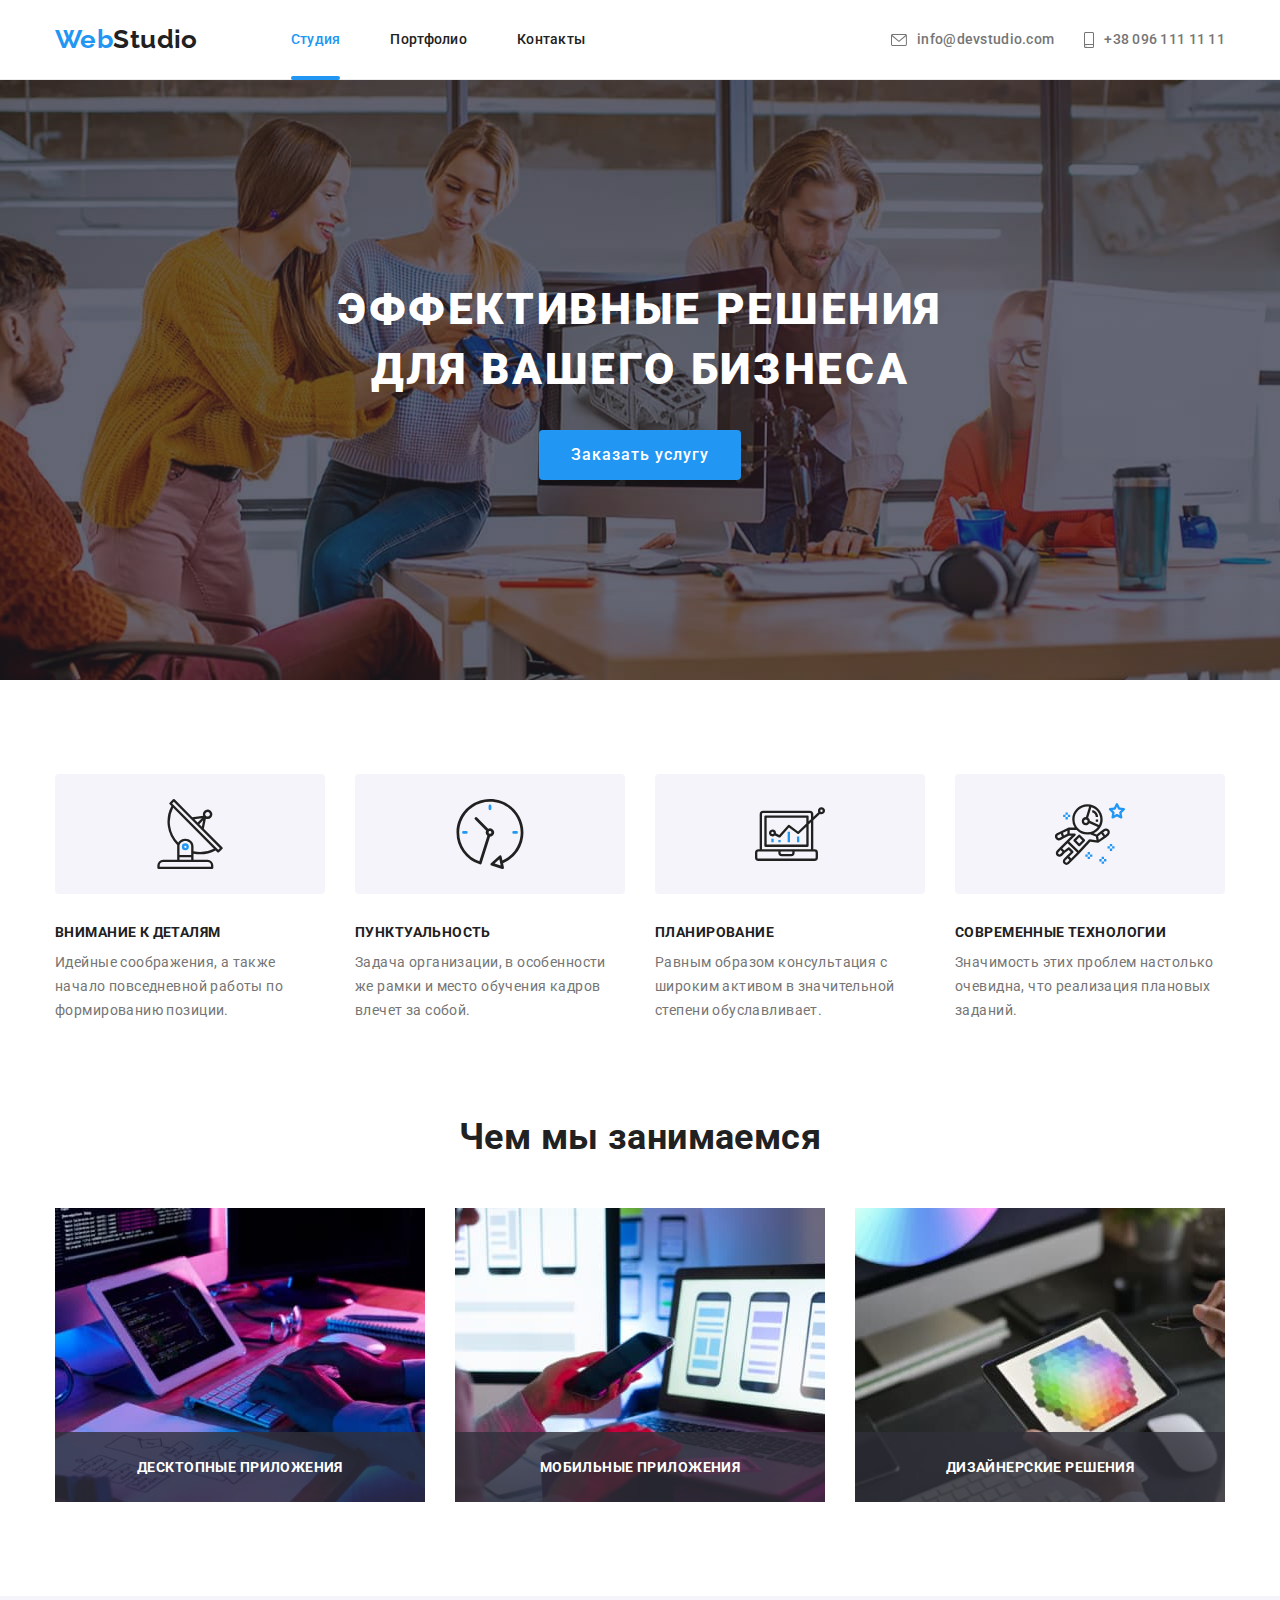
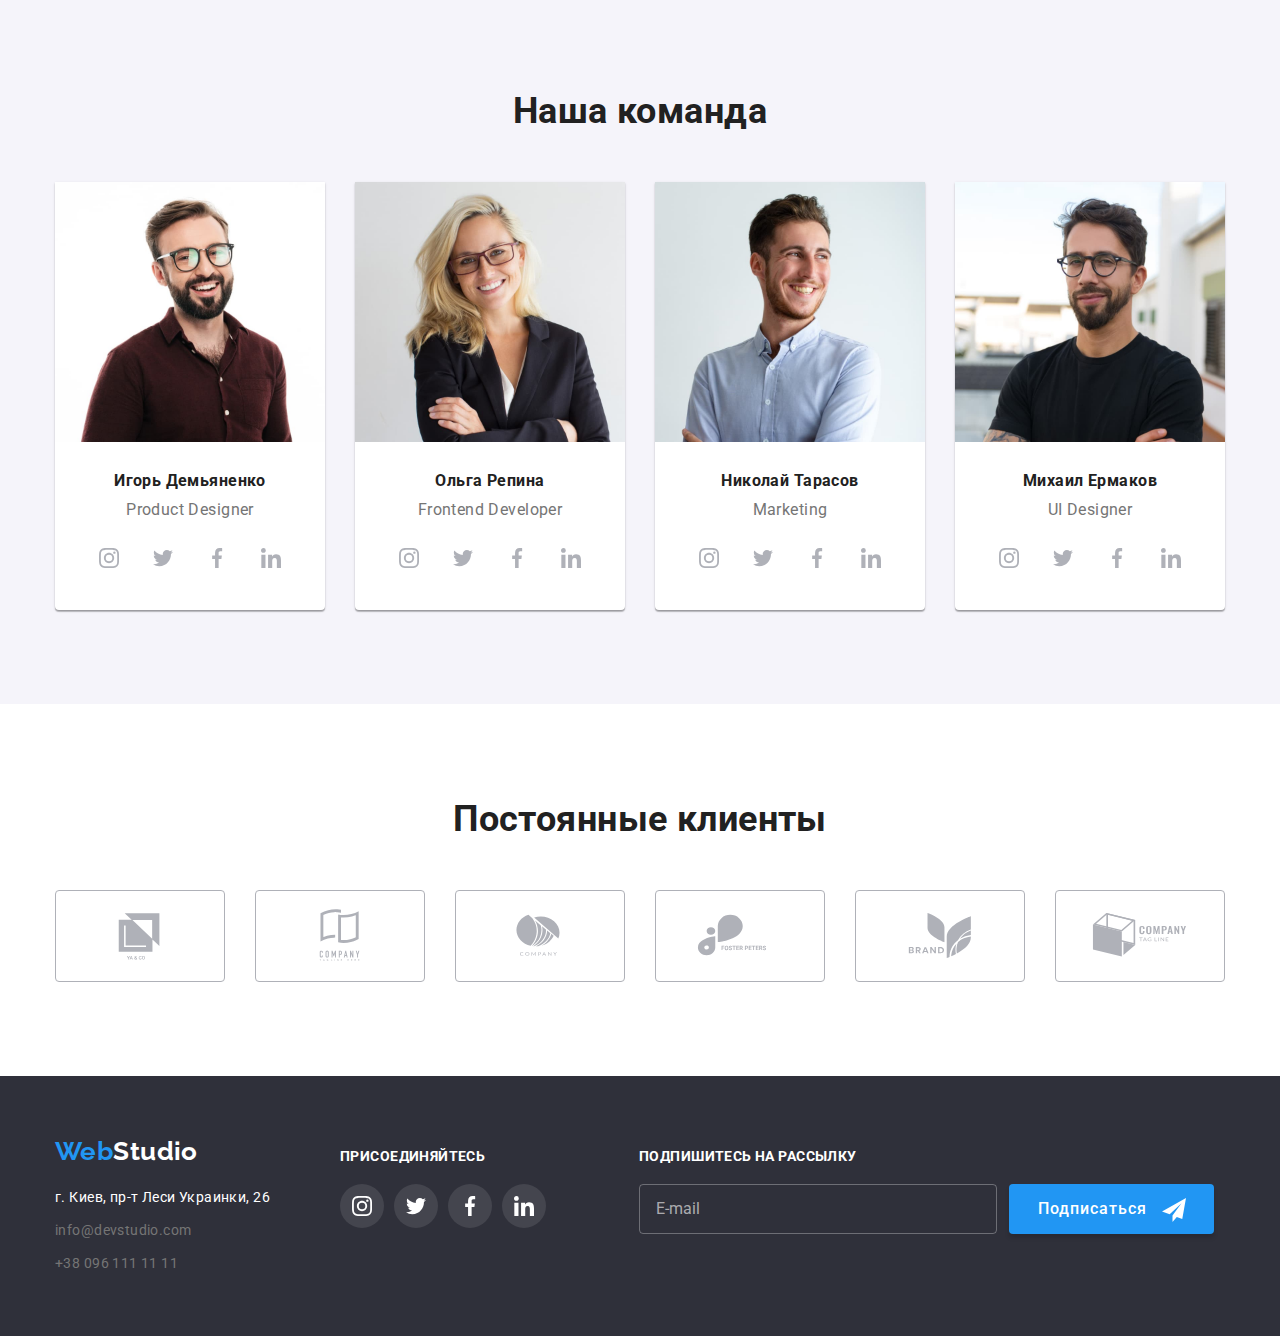
==== index.html @ e6a1f150 "from hw07" ====
<!DOCTYPE html>
<html lang="ru">
<head>
    <meta charset="UTF-8">
    <meta http-equiv="X-UA-Compatible" content="IE=edge">
    <meta name="viewport" content="width=device-width, initial-scale=1.0">
    <title>Web Studio - Студия</title>
    <link rel="stylesheet" href="https://cdnjs.cloudflare.com/ajax/libs/modern-normalize/1.0.0/modern-normalize.min.css" />
    <link rel="preconnect" href="https://fonts.gstatic.com">
    <link href="https://fonts.googleapis.com/css2?family=Raleway:wght@700&family=Roboto:wght@400;500;700;900&display=swap"
        rel="stylesheet">
    <link rel="stylesheet" href="./css/main.min.css">
</head>
<body>
    <header class="header">
        <div class="container header__container">
            <nav class="nav">
                <a class="logo" href="./index.html"><span class="logo_highlight">Web</span>Studio</a>
                <ul class="list nav__list">
                    <li class="nav__item">
                        <a class="highlight-link nav__link nav__link_current" href="./index.html">Студия</a>
                    </li>
                    <li class="nav__item">
                        <a class="highlight-link nav__link" href="./portfolio.html">Портфолио</a>
                    </li>
                    <li class="nav__item">
                        <a class="highlight-link nav__link" href="">Контакты</a>
                    </li>
                </ul>
            </nav>
            <a class="highlight-link header__contact-link" href="mailto:info@devstudio.com">
                <svg class="header__contact-icon" width="16" height="12">
                    <use href="./images/icons.svg#icon-envelope"></use>
                </svg>
                <span>info@devstudio.com</span>
            </a>
            <a class="highlight-link header__contact-link" href="tel:+380961111111">
                <svg class="header__contact-icon" width="10" height="16">
                    <use href="./images/icons.svg#icon-smartphone"></use>
                </svg>
                <span>+38 096 111 11 11</span>
            </a>
        </div>
    </header>
    <main>
        <section class="hero">
            <h1 class="hero__motto">Эффективные решения для вашего бизнеса</h1>
            <button type="button" class="button" data-modal-open>Заказать услугу</button>
        </section>
        <section class="section section_no-bottom">
            <div class="container">
                <h2 class="visually-hidden">Сильные стороны</h2>
                <ul class="list list_spaced">  <!--qualities__list -->
                    <li class="quality">
                        <div class="quality__icon">
                            <svg width="70" height="70">
                                <use href="./images/icons.svg#icon-antenna"></use>
                            </svg>
                        </div>
                        <h3 class="quality__name">Внимание к деталям</h3>
                        <p class="quality__explanation">Идейные соображения, а также начало повседневной работы по формированию позиции.</p>
                    </li>
                    <li class="quality">
                        <div class="quality__icon">
                            <svg width="70" height="70">
                                <use href="./images/icons.svg#icon-clock"></use>
                            </svg>
                        </div>
                        <h3 class="quality__name">Пунктуальность</h3>
                        <p class="quality__explanation">Задача организации, в особенности же рамки и место обучения кадров влечет за собой.</p>
                    </li>
                    <li class="quality">
                        <div class="quality__icon">
                            <svg width="70" height="70">
                                <use href="./images/icons.svg#icon-diagram"></use>
                            </svg>
                        </div>
                        <h3 class="quality__name">Планирование</h3>
                        <p class="quality__explanation">Равным образом консультация с широким активом в значительной степени обуславливает.</p>
                    </li>
                    <li class="quality">
                        <div class="quality__icon">
                            <svg width="70" height="70">
                                <use href="./images/icons.svg#icon-astronaut"></use>
                            </svg>
                        </div>
                        <h3 class="quality__name">Современные технологии</h3>
                        <p class="quality__explanation">Значимость этих проблем настолько очевидна, что реализация плановых заданий.</p>
                    </li>
                </ul>
            </div>
        </section>
        <section class="section">
            <div class="container">
                <h2 class="std-title">Чем мы занимаемся</h2>
                <ul class="list list_spaced">    <!--what-we-do__list-->
                    <li class="what-we-do">
                        <img src="./images/what-we-do1.jpg"
                            alt="Десктопные приложения"
                            width=370>
                        <h3 class="what-we-do__text">Десктопные приложения</h3>
                    </li>
                    <li class="what-we-do">
                        <img src="./images/what-we-do2.jpg"
                            alt="Мобильные приложения"
                            width=370>
                        <h3 class="what-we-do__text">Мобильные приложения</h3>
                    </li>
                    <li class="what-we-do">
                        <img src="./images/what-we-do3.jpg"
                            alt="Дизайнерские решения"
                            width=370>
                        <h3 class="what-we-do__text">Дизайнерские решения</h3>
                    </li>
                </ul>
            </div>
        </section>
        <section class="section section_gray">
            <div class="container">
                <h2 class="std-title">Наша команда</h2>
                <ul class="list list_spaced">  <!--team__list-->
                    <li class="team-member">
                        <img src="./images/person1.jpg" alt="Игорь Демьяненко" width=270>
                        <h3 class="team-member__name">Игорь Демьяненко</h3>
                        <p class="team-member__job">Product Designer</p>
                        <ul class="list social-links">
                            <li class="social-links__item">
                                <a href="" class="social-links__link">
                                    <svg class="social-links__icon">
                                        <use href="./images/icons.svg#icon-instagram"></use>
                                    </svg>
                                </a>
                            </li>
                            <li class="social-links__item">
                                <a href="" class="social-links__link">
                                    <svg class="social-links__icon">
                                        <use href="./images/icons.svg#icon-twitter"></use>
                                    </svg>
                                </a>
                            </li>
                            <li class="social-links__item">
                                <a href="" class="social-links__link">
                                    <svg class="social-links__icon">
                                        <use href="./images/icons.svg#icon-facebook"></use>
                                    </svg>
                                </a>
                            </li>
                            <li class="social-links__item">
                                <a href="" class="social-links__link">
                                    <svg class="social-links__icon">
                                        <use href="./images/icons.svg#icon-linkedin"></use>
                                    </svg>
                                </a>
                            </li>
                        </ul>
                    </li>
                    <li class="team-member">
                        <img src="./images/person2.jpg" alt="Ольга Репина" width=270>
                        <h3 class="team-member__name">Ольга Репина</h3>
                        <p class="team-member__job">Frontend Developer</p>
                        <ul class="list social-links">
                            <li class="social-links__item">
                                <a href="" class="social-links__link">
                                    <svg class="social-links__icon">
                                        <use href="./images/icons.svg#icon-instagram"></use>
                                    </svg>
                                </a>
                            </li>
                            <li class="social-links__item">
                                <a href="" class="social-links__link">
                                    <svg class="social-links__icon">
                                        <use href="./images/icons.svg#icon-twitter"></use>
                                    </svg>
                                </a>
                            </li>
                            <li class="social-links__item">
                                <a href="" class="social-links__link">
                                    <svg class="social-links__icon">
                                        <use href="./images/icons.svg#icon-facebook"></use>
                                    </svg>
                                </a>
                            </li>
                            <li class="social-links__item">
                                <a href="" class="social-links__link">
                                    <svg class="social-links__icon">
                                        <use href="./images/icons.svg#icon-linkedin"></use>
                                    </svg>
                                </a>
                            </li>
                        </ul>
                    </li>
                    <li class="team-member">
                        <img src="./images/person3.jpg" alt="Николай Тарасов" width=270>
                        <h3 class="team-member__name">Николай Тарасов</h3>
                        <p class="team-member__job">Marketing</p>
                        <ul class="list social-links">
                            <li class="social-links__item">
                                <a href="" class="social-links__link">
                                    <svg class="social-links__icon">
                                        <use href="./images/icons.svg#icon-instagram"></use>
                                    </svg>
                                </a>
                            </li>
                            <li class="social-links__item">
                                <a href="" class="social-links__link">
                                    <svg class="social-links__icon">
                                        <use href="./images/icons.svg#icon-twitter"></use>
                                    </svg>
                                </a>
                            </li>
                            <li class="social-links__item">
                                <a href="" class="social-links__link">
                                    <svg class="social-links__icon">
                                        <use href="./images/icons.svg#icon-facebook"></use>
                                    </svg>
                                </a>
                            </li>
                            <li class="social-links__item">
                                <a href="" class="social-links__link">
                                    <svg class="social-links__icon">
                                        <use href="./images/icons.svg#icon-linkedin"></use>
                                    </svg>
                                </a>
                            </li>
                        </ul>
                    </li>
                    <li class="team-member">
                        <img src="./images/person4.jpg" alt="Михаил Ермаков" width=270>
                        <h3 class="team-member__name">Михаил Ермаков</h3>
                        <p class="team-member__job">UI Designer</p>
                        <ul class="list social-links">
                            <li class="social-links__item">
                                <a href="" class="social-links__link">
                                    <svg class="social-links__icon">
                                        <use href="./images/icons.svg#icon-instagram"></use>
                                    </svg>
                                </a>
                            </li>
                            <li class="social-links__item">
                                <a href="" class="social-links__link">
                                    <svg class="social-links__icon">
                                        <use href="./images/icons.svg#icon-twitter"></use>
                                    </svg>
                                </a>
                            </li>
                            <li class="social-links__item">
                                <a href="" class="social-links__link">
                                    <svg class="social-links__icon">
                                        <use href="./images/icons.svg#icon-facebook"></use>
                                    </svg>
                                </a>
                            </li>
                            <li class="social-links__item">
                                <a href="" class="social-links__link">
                                    <svg class="social-links__icon">
                                        <use href="./images/icons.svg#icon-linkedin"></use>
                                    </svg>
                                </a>
                            </li>
                        </ul>
                    </li>
                </ul>
            </div>
        </section>
        <section class="section">
            <div class="container">
                <h2 class="std-title">Постоянные клиенты</h2>
                <ul class="list list_spaced">
                    <li>
                        <a class="client-link" href="">
                            <svg class="client-link__icon">
                                <use href="./images/icons.svg#icon-Logo1"></use>
                            </svg>
                        </a>
                    </li>
                    <li>
                        <a class="client-link" href="">
                            <svg class="client-link__icon">
                                <use href="./images/icons.svg#icon-Logo2"></use>
                            </svg>
                        </a>
                    </li>
                    <li>
                        <a class="client-link" href="">
                            <svg class="client-link__icon">
                                <use href="./images/icons.svg#icon-Logo3"></use>
                            </svg>
                        </a>
                    </li>
                    <li>
                        <a class="client-link" href="">
                            <svg class="client-link__icon">
                                <use href="./images/icons.svg#icon-Logo4"></use>
                            </svg>
                        </a>
                    </li>
                    <li>
                        <a class="client-link" href="">
                            <svg class="client-link__icon">
                                <use href="./images/icons.svg#icon-Logo5"></use>
                            </svg>
                        </a>
                    </li>
                    <li>
                        <a class="client-link" href="">
                            <svg class="client-link__icon">
                                <use href="./images/icons.svg#icon-Logo6"></use>
                            </svg>
                        </a>
                    </li>
                </ul>
            </div>
        </section>
    </main>
    <footer class="footer">
        <div class="container footer__container">
            <div>
                <a class="logo footer__logo" href="./index.html">
                    <span class="logo_highlight">Web</span>Studio
                </a>
                <address class="footer__address">
                    <p class="footer__contact">г. Киев, пр-т Леси Украинки, 26</p>
                    <p class="footer__contact">
                        <a class="highlight-link footer__contact-link"
                            href="mailto:info@devstudio.com">info@devstudio.com</a>
                    </p>
                    <p class="footer__contact">
                        <a class="highlight-link footer__contact-link"
                            href="tel:+380961111111">+38 096 111 11 11</a>
                    </p>
                </address>
            </div>
            <div class="footer__social">
                <h2 class="footer__header">Присоединяйтесь</h2>
                <ul class="list social-links">
                    <li class="social-links__item">
                        <a href="" class="social-links__link social-links__link_dark">
                            <svg class="social-links__icon">
                                <use href="./images/icons.svg#icon-instagram"></use>
                            </svg>
                        </a>
                    </li>
                    <li class="social-links__item">
                        <a href="" class="social-links__link social-links__link_dark">
                            <svg class="social-links__icon">
                                <use href="./images/icons.svg#icon-twitter"></use>
                            </svg>
                        </a>
                    </li>
                    <li class="social-links__item">
                        <a href="" class="social-links__link social-links__link_dark">
                            <svg class="social-links__icon">
                                <use href="./images/icons.svg#icon-facebook"></use>
                            </svg>
                        </a>
                    </li>
                    <li class="social-links__item">
                        <a href="" class="social-links__link social-links__link_dark">
                            <svg class="social-links__icon">
                                <use href="./images/icons.svg#icon-linkedin"></use>
                            </svg>
                        </a>
                    </li>
                </ul>
            </div>
            <div class="footer__subscription">
                <h2 class="footer__header">Подпишитесь на рассылку</h2>
                <form action="#" name="subscribe" class="subscribe">
                    <input type="email" name="e-mail" placeholder="E-mail" required class="subscribe-input">
                    <button type="submit" class="button subscribe__button">Подписаться
                        <svg class="subscribe__icon">
                            <use href="./images/icons.svg#icon-send"></use>
                        </svg>
                    </button>
                </form>
            </div>
        </div>
    </footer>

    <div class="modal-overlay is-hidden" data-modal>
        <div class="modal-window">
            <h2 class="modal-title">Оставьте свои данные, мы вам перезвоним</h2>
            <form action="#" name="order" class="modal-form">
                <label class="form-label">
                    Имя
                    <span class="modal-text-box">
                        <input type="text" name="name" required class="modal-text-box__field">
                        <svg class="modal-text-box__icon">
                            <use href="./images/icons.svg#icon-person-black"></use>
                        </svg>
                    </span>
                </label>
                <label class="form-label">
                    Телефон
                    <span class="modal-text-box">
                        <input type="tel" name="tel" required class="modal-text-box__field">
                        <svg class="modal-text-box__icon">
                            <use href="./images/icons.svg#icon-phone-black"></use>
                        </svg>
                    </span>
                </label>
                <label class="form-label">
                    Почта
                    <span class="modal-text-box">
                        <input type="email" name="e-mail" required class="modal-text-box__field">
                        <svg class="modal-text-box__icon">
                            <use href="./images/icons.svg#icon-email-black"></use>
                        </svg>
                    </span>
                </label>
                <label class="form-label">
                    Комментарий
                    <textarea name="comment" placeholder="Введите текст" class="textarea-comment"></textarea>
                </label>
                <div class="agreement">
                    <label class="agreement__label">
                        <input type="checkbox" name="agree" required class="checkbox visually-hidden">
                        <svg class="custom-checkbox">
                            <use href="./images/icons.svg#icon-check"></use>
                        </svg>
                        Соглашаюсь с рассылкой и принимаю&#160;
                    </label>
                    <a class="agreement__link" href="" target="_blank">Условия договора</a>
                </div>
                <button type="submit" class="button modal-form__button">Отправить</button>
            </form>
            <button class="close-button" data-modal-close>
                <svg width="14" height="14">
                    <use href="./images/icons.svg#icon-close"></use>
                </svg>
            </button>
        </div>
    </div>
    <script src="./js/modal.js"></script>
</body>
</html>
---- css/main.min.css ----
h1,h2,h3,h4,h5,h6,p{margin-top:0;margin-bottom:0}img{display:block}.visually-hidden{position:absolute !important;clip:rect(1px 1px 1px 1px);clip:rect(1px, 1px, 1px, 1px);padding:0 !important;border:0 !important;height:1px !important;width:1px !important;overflow:hidden}body{font-family:"Roboto", sans-serif;font-size:14px;line-height:1.172;letter-spacing:0.03em;color:#212121;background:#e5e5e5}.container{width:1200px;margin-left:auto;margin-right:auto;padding-left:15px;padding-right:15px}.list{display:flex;list-style:none;padding-left:0;margin-top:0;margin-bottom:0}.list_spaced{justify-content:space-between}.header__container,.footer__container,.subscribe{display:flex}.header,.nav,.header__contact-link,.agreement,.agreement__label{display:flex;align-items:center}.section{background-color:#fff;padding-top:94px;padding-bottom:94px}.section_no-bottom{padding-bottom:0}.section_gray{background-color:#f5f4fa}.std-title{font-size:36px;line-height:1.167;text-align:center;margin:0 0 50px 0}.highlight-link{text-decoration:none;transition:color 250ms cubic-bezier(0.4, 0, 0.2, 1)}.highlight-link:hover,.highlight-link:focus{color:#2196f3}.button,.secondary-button{font-family:"Roboto", sans-serif;font-weight:500;font-size:16px;border:none;border-radius:4px}.button{display:block;margin-left:auto;margin-right:auto;line-height:1.875em;padding:10px 32px;box-shadow:0px 4px 4px rgba(0,0,0,0.15);letter-spacing:0.06em;transition-property:color,background-color;transition-duration:250ms;transition-timing-function:cubic-bezier(0.4, 0, 0.2, 1)}.secondary-button{line-height:1.625em;padding:6px 22px;transition-property:color,background-color,box-shadow;transition-duration:250ms;transition-timing-function:cubic-bezier(0.4, 0, 0.2, 1)}.button,.secondary-button:hover,.secondary-button:focus{color:#fff;background-color:#2196f3}.button:hover,.button:focus,.secondary-button{color:#212121;background-color:#f5f4fa}.secondary-button:hover,.secondary-button:focus{box-shadow:0px 3px 1px rgba(0,0,0,0.1),0px 1px 2px rgba(0,0,0,0.08),0px 2px 2px rgba(0,0,0,0.12)}.logo{display:block;font-family:"Raleway", sans-serif;font-weight:700;font-size:26px;text-decoration:none;color:#212121}.logo_highlight{color:#2196f3}.header{background-color:#fff;height:80px;border:1px #ececec;border-style:none none solid none}.nav__list{margin-left:93px}.nav__item:not(:first-child){margin-left:50px}.nav__link{font-weight:500;letter-spacing:0.02em;color:#212121}.nav__link_current{position:relative;color:#2196f3;display:block}.nav__link_current::after{position:absolute;bottom:-32px;display:block;content:"";background-color:#2196f3;width:100%;height:4px;border-radius:2px}.header__contact-icon{display:block;margin-right:10px;fill:currentColor}.header__contact-link{font-weight:500;letter-spacing:0.02em;color:#757575;margin-left:auto}.header__contact-link+.header__contact-link{margin-left:30px}.social-links{justify-content:center}.social-links__item:not(:first-child){margin-left:10px}.social-links__link{display:block;padding:12px;border-radius:50%;fill:#afb1b8;transition-property:background-color,fill;transition-duration:250ms;transition-timing-function:cubic-bezier(0.4, 0, 0.2, 1)}.social-links__link:hover,.social-links__link:focus{background-color:#2196f3;fill:#fff}.social-links__icon{display:block;width:20px;height:20px}.social-links__link_dark{background:rgba(255,255,255,0.1);fill:#fff}.hero{background-image:linear-gradient(rgba(47,48,58,0.4), rgba(47,48,58,0.4)),url("../images/background.jpg");background-position-x:center;background-repeat:no-repeat;background-size:cover;background-color:#c4c4c4;text-align:center;padding-top:200px;padding-bottom:200px;max-width:1600px;margin-left:auto;margin-right:auto}.hero__motto{font-size:44px;font-weight:900;color:#fff;line-height:1.36em;letter-spacing:0.06em;text-transform:uppercase;margin-left:auto;margin-right:auto;margin-bottom:30px;max-width:696px}.quality{width:270px}.quality__icon{display:flex;align-items:center;justify-content:center;height:120px;margin-bottom:30px;background-color:#f5f4fa;border-radius:4px;text-align:center}.quality__name{font-size:14px;font-weight:700;line-height:1.167;text-transform:uppercase;margin-bottom:10px}.quality__explanation{color:#757575;line-height:1.714em}.what-we-do{position:relative}.what-we-do__text{position:absolute;bottom:0;left:0;right:0;height:70px;display:flex;justify-content:center;align-items:center;font-size:14px;line-height:1.143;text-align:center;letter-spacing:0.03em;color:#fff;background-color:rgba(47,48,58,0.8);text-transform:uppercase}.team-member{background-color:#fff;padding-bottom:30px;box-shadow:0px 1px 3px rgba(0,0,0,0.12),0px 1px 1px rgba(0,0,0,0.14),0px 2px 1px rgba(0,0,0,0.2);border-radius:0px 0px 4px 4px;text-align:center}.team-member__name{font-size:16px;margin-top:30px}.team-member__job{font-size:16px;color:#757575;margin-top:10px;margin-bottom:16px}.client-link{display:flex;align-items:center;justify-content:center;width:170px;height:92px;border:1px solid #afb1b8;border-radius:4px;fill:#afb1b8;transition-property:border-color,fill;transition-duration:250ms;transition-timing-function:cubic-bezier(0.4, 0, 0.2, 1)}.client-link:hover,.client-link:focus{border-color:#2196f3;fill:#2196f3}.client-link__icon{width:106px;height:60px}.filters{justify-content:center;margin-bottom:20px}.filters__elem{display:block;margin:0}.filters__elem+.filters__elem{margin-left:8px}.gallery{flex-wrap:wrap}.gallery__elem{margin-top:30px}.gallery__elem:not(:nth-child(3n)){margin-right:30px}.card{display:block;color:unset;text-decoration:none;transition:box-shadow 250ms cubic-bezier(0.4, 0, 0.2, 1)}.card:hover,.card:focus{box-shadow:0px 1px 1px rgba(0,0,0,0.12),0px 4px 4px rgba(0,0,0,0.06),1px 4px 6px rgba(0,0,0,0.16)}.card__screen{position:relative;overflow:hidden}.card__overlay{position:absolute;top:0;left:0;right:0;height:100%;display:flex;align-items:center;padding-left:24px;padding-right:24px;font-size:18px;line-height:1.556;letter-spacing:0.03em;color:#fff;background-color:rgba(33,150,243,0.9);transform:translateY(100%);transition:transform 250ms cubic-bezier(0.4, 0, 0.2, 1)}.card:hover .card__overlay,.card:focus .card__overlay{transform:translateY(0)}.card__text{padding:20px 24px;border:1px solid #eeeeee;border-top:none}.card__title{font-size:18px;line-height:2em;letter-spacing:0.06em;margin-bottom:4px}.card__description{font-size:16px;line-height:1.875em;color:#757575}.footer{background-color:#2f303a;padding-top:60px;padding-bottom:60px}.footer__logo{color:#fff;margin-bottom:20px}.footer__address{font-style:normal}.footer__contact{color:#fff;margin-top:9px;line-height:1.714}.footer__contact-link{color:#757575}.footer__header{color:#fff;font-size:14px;font-weight:700;line-height:1.17;text-transform:uppercase;margin-top:12px;margin-bottom:20px}.footer__social{margin-left:70px}.footer__subscription{margin-left:93px}.subscribe-input{width:358px;height:50px;margin-right:12px;padding-left:16px;background:none;font-size:16px;line-height:1.25;color:#fff;border:1px solid rgba(255,255,255,0.3);border-radius:4px}.subscribe-input::placeholder{color:rgba(255,255,255,0.6)}.subscribe__icon{width:24px;height:24px;display:inline-block;vertical-align:middle;margin-left:10px;fill:#fff;transition:fill 250ms cubic-bezier(0.4, 0, 0.2, 1)}.subscribe__button:hover .subscribe__icon,.subscribe__button:focus .subscribe__icon{fill:#212121}.subscribe__button{padding-left:29px;padding-right:28px}.modal-overlay{position:fixed;top:0;bottom:0;left:0;right:0;background-color:rgba(0,0,0,0.2);opacity:1;transition:opacity 250ms cubic-bezier(0.4, 0, 0.2, 1)}.is-hidden{visibility:hidden;opacity:0;pointer-events:none}.modal-window{position:absolute;width:528px;height:581px;left:50%;top:50%;transform:translate(-50%, -50%);padding:40px 39px 40px 41px;background-color:#fff;box-shadow:0px 1px 3px rgba(0,0,0,0.12),0px 1px 1px rgba(0,0,0,0.14),0px 2px 1px rgba(0,0,0,0.2);border-radius:4px;transition:transform 250ms cubic-bezier(0.4, 0, 0.2, 1)}.is-hidden .modal-window{transform:translate(-50%, -50%) scale(0.5)}.close-button{position:absolute;right:8px;top:8px;width:30px;height:30px;padding:0;display:flex;align-items:center;justify-content:center;background:none;border:1px solid rgba(0,0,0,0.1);border-radius:50%;box-shadow:none;transition:fill 250ms cubic-bezier(0.4, 0, 0.2, 1)}.close-button:hover,.close-button:focus{fill:#2196f3}.modal-title{font-size:20px;line-height:1.15;text-align:center;letter-spacing:0.03em;color:#212121;margin-bottom:12px}.form-label{display:block;margin-bottom:10px;font-size:12px;line-height:1.167;letter-spacing:0.01em;color:#757575}.modal-text-box{position:relative;display:block;margin-top:4px}.modal-text-box__field{width:100%;height:40px;padding-left:42px;border:1px solid rgba(33,33,33,0.2);border-radius:4px;transition:border-color 250ms cubic-bezier(0.4, 0, 0.2, 1)}.modal-text-box__field:focus{outline:none;border-color:#2196f3}.modal-text-box__icon{position:absolute;top:50%;transform:translateY(-50%);left:12px;width:18px;height:18px;fill:#212121;transition:fill 250ms cubic-bezier(0.4, 0, 0.2, 1)}.modal-text-box:focus+.modal-text-box__icon{fill:#2196f3}.textarea-comment{width:100%;height:120px;margin-top:4px;padding:12px 16px;resize:none;border:1px solid rgba(33,33,33,0.2);border-radius:4px;transition:border-color 250ms cubic-bezier(0.4, 0, 0.2, 1)}.textarea-comment::placeholder{color:rgba(117,117,117,0.5)}.textarea-comment:focus{outline:none;border-color:#2196f3}.agreement{margin-top:20px;margin-bottom:30px;line-height:1.714;color:#757575;margin-left:13px}.agreement__link{color:#2196f3;text-decoration:underline;text-decoration-skip-ink:none}.custom-checkbox{display:inline-block;width:16px;height:15px;padding:2px 0.5px;margin-right:7px;fill:#fff;border:2px solid #212121;border-radius:2px}.checkbox:focus+.custom-checkbox,.checkbox:checked+.custom-checkbox{border-color:#2196f3}.checkbox:checked+.custom-checkbox{background-color:#2196f3}.modal-form__button{padding-left:56px;padding-right:56px}
/*# sourceMappingURL=main.min.css.map */
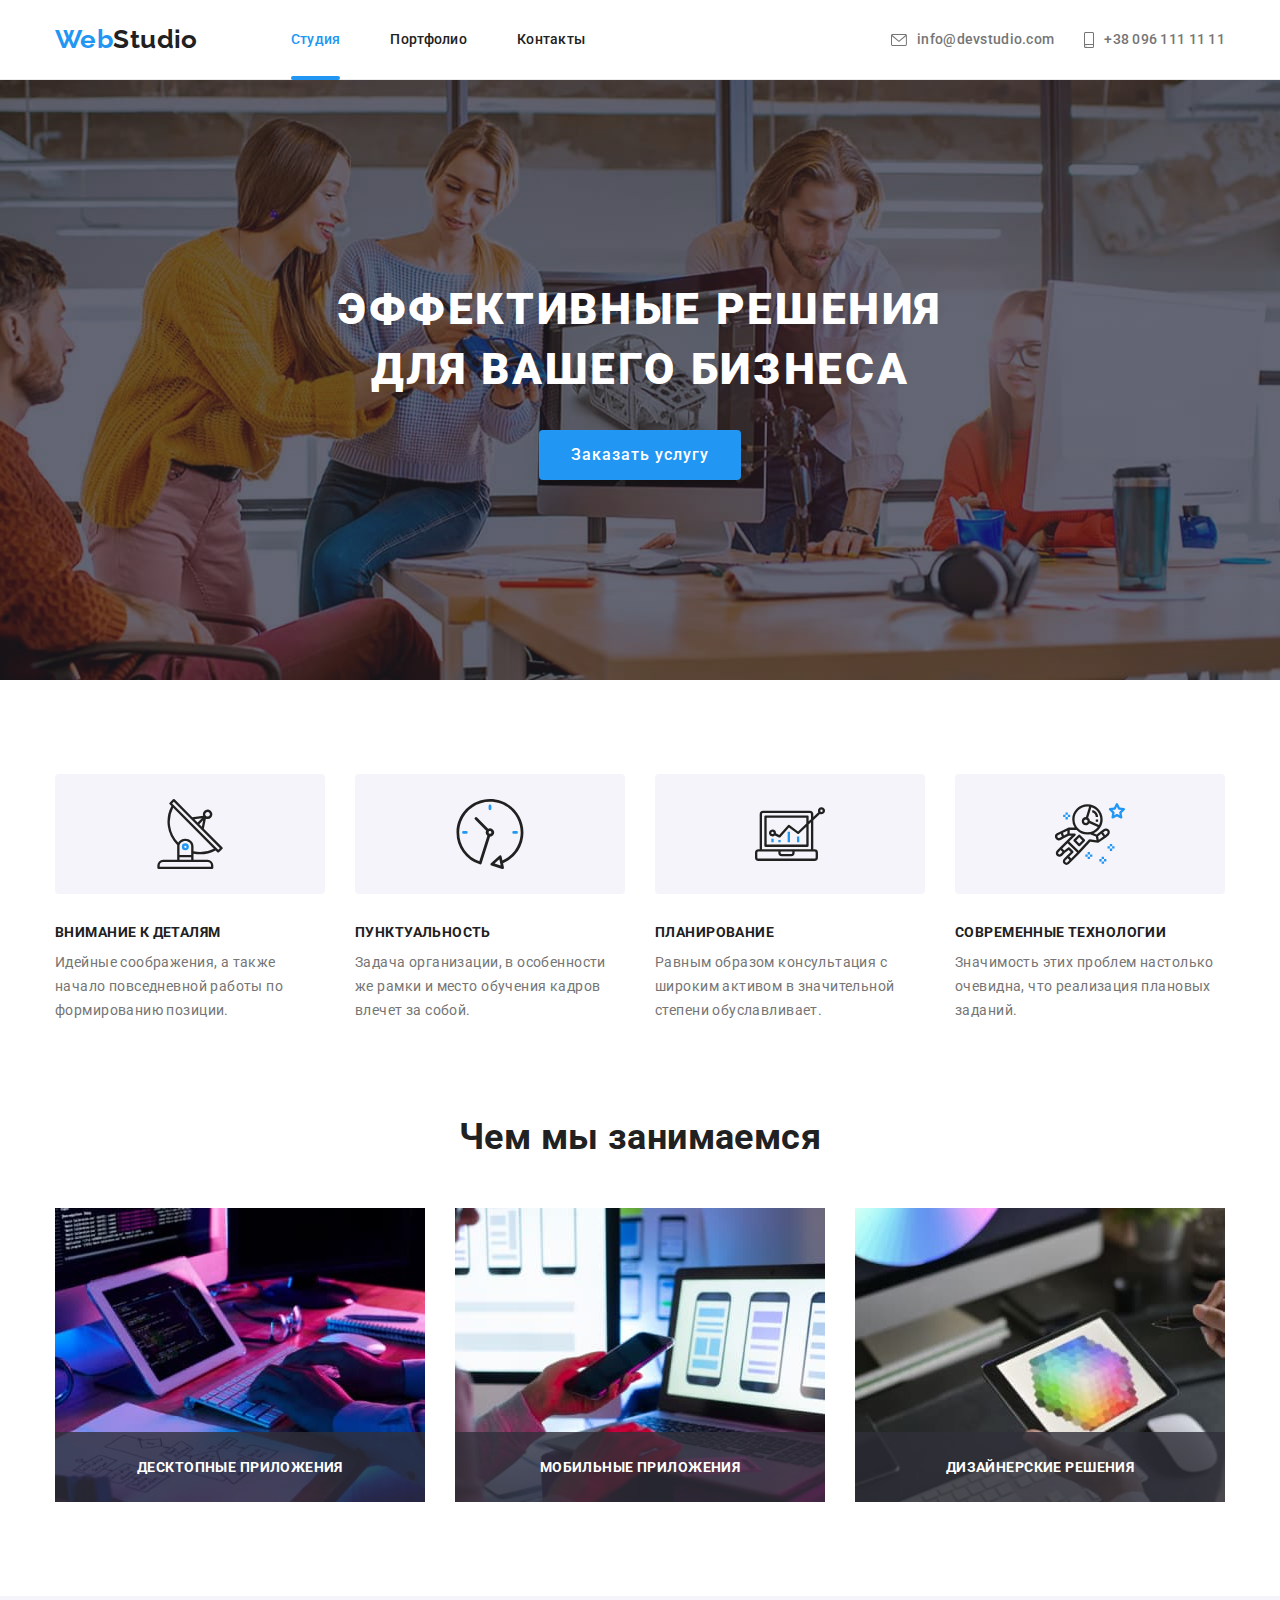
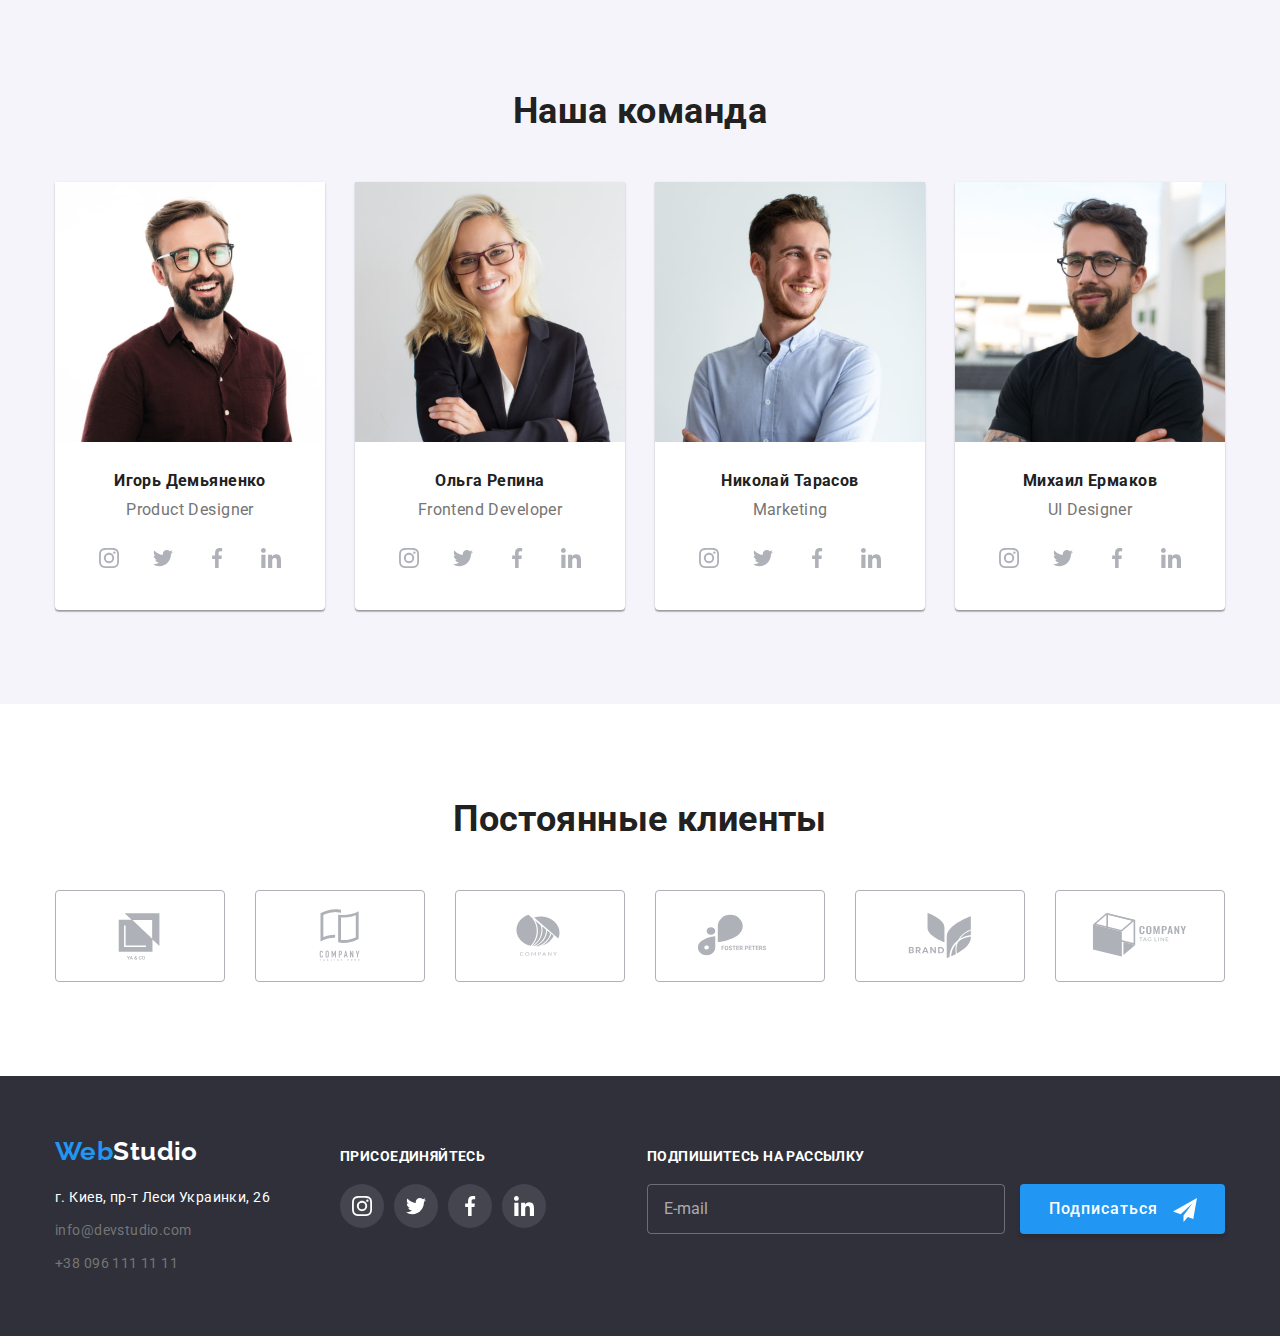
==== commit b5387bba: "except header and images" ====
--- a/index.html
+++ b/index.html
@@ -90,7 +90,7 @@
                 </ul>
             </div>
         </section>
-        <section class="section">
+        <section class="section hide-on-mob">
             <div class="container">
                 <h2 class="std-title">Чем мы занимаемся</h2>
                 <ul class="list list_spaced">    <!--what-we-do__list-->
@@ -120,7 +120,7 @@
                 <h2 class="std-title">Наша команда</h2>
                 <ul class="list list_spaced">  <!--team__list-->
                     <li class="team-member">
-                        <img src="./images/person1.jpg" alt="Игорь Демьяненко" width=270>
+                        <img src="./images/person1.jpg" alt="Игорь Демьяненко"><!-- width=270 -->
                         <h3 class="team-member__name">Игорь Демьяненко</h3>
                         <p class="team-member__job">Product Designer</p>
                         <ul class="list social-links">
@@ -155,7 +155,7 @@
                         </ul>
                     </li>
                     <li class="team-member">
-                        <img src="./images/person2.jpg" alt="Ольга Репина" width=270>
+                        <img src="./images/person2.jpg" alt="Ольга Репина"><!-- width=270 -->
                         <h3 class="team-member__name">Ольга Репина</h3>
                         <p class="team-member__job">Frontend Developer</p>
                         <ul class="list social-links">
@@ -190,7 +190,7 @@
                         </ul>
                     </li>
                     <li class="team-member">
-                        <img src="./images/person3.jpg" alt="Николай Тарасов" width=270>
+                        <img src="./images/person3.jpg" alt="Николай Тарасов"><!-- width=270 -->
                         <h3 class="team-member__name">Николай Тарасов</h3>
                         <p class="team-member__job">Marketing</p>
                         <ul class="list social-links">
@@ -225,7 +225,7 @@
                         </ul>
                     </li>
                     <li class="team-member">
-                        <img src="./images/person4.jpg" alt="Михаил Ермаков" width=270>
+                        <img src="./images/person4.jpg" alt="Михаил Ермаков"><!-- width=270 -->
                         <h3 class="team-member__name">Михаил Ермаков</h3>
                         <p class="team-member__job">UI Designer</p>
                         <ul class="list social-links">
@@ -266,44 +266,44 @@
             <div class="container">
                 <h2 class="std-title">Постоянные клиенты</h2>
                 <ul class="list list_spaced">
-                    <li>
-                        <a class="client-link" href="">
-                            <svg class="client-link__icon">
+                    <li class="client">
+                        <a class="client__link" href="">
+                            <svg class="client__icon">
                                 <use href="./images/icons.svg#icon-Logo1"></use>
                             </svg>
                         </a>
                     </li>
-                    <li>
-                        <a class="client-link" href="">
-                            <svg class="client-link__icon">
+                    <li class="client">
+                        <a class="client__link" href="">
+                            <svg class="client__icon">
                                 <use href="./images/icons.svg#icon-Logo2"></use>
                             </svg>
                         </a>
                     </li>
-                    <li>
-                        <a class="client-link" href="">
-                            <svg class="client-link__icon">
+                    <li class="client">
+                        <a class="client__link" href="">
+                            <svg class="client__icon">
                                 <use href="./images/icons.svg#icon-Logo3"></use>
                             </svg>
                         </a>
                     </li>
-                    <li>
-                        <a class="client-link" href="">
-                            <svg class="client-link__icon">
+                    <li class="client">
+                        <a class="client__link" href="">
+                            <svg class="client__icon">
                                 <use href="./images/icons.svg#icon-Logo4"></use>
                             </svg>
                         </a>
                     </li>
-                    <li>
-                        <a class="client-link" href="">
-                            <svg class="client-link__icon">
+                    <li class="client">
+                        <a class="client__link" href="">
+                            <svg class="client__icon">
                                 <use href="./images/icons.svg#icon-Logo5"></use>
                             </svg>
                         </a>
                     </li>
-                    <li>
-                        <a class="client-link" href="">
-                            <svg class="client-link__icon">
+                    <li class="client">
+                        <a class="client__link" href="">
+                            <svg class="client__icon">
                                 <use href="./images/icons.svg#icon-Logo6"></use>
                             </svg>
                         </a>
@@ -331,7 +331,7 @@
                 </address>
             </div>
             <div class="footer__social">
-                <h2 class="footer__header">Присоединяйтесь</h2>
+                <h2 class="footer__title">Присоединяйтесь</h2>
                 <ul class="list social-links">
                     <li class="social-links__item">
                         <a href="" class="social-links__link social-links__link_dark">
@@ -364,9 +364,9 @@
                 </ul>
             </div>
             <div class="footer__subscription">
-                <h2 class="footer__header">Подпишитесь на рассылку</h2>
+                <h2 class="footer__title">Подпишитесь на рассылку</h2>
                 <form action="#" name="subscribe" class="subscribe">
-                    <input type="email" name="e-mail" placeholder="E-mail" required class="subscribe-input">
+                    <input type="email" name="e-mail" placeholder="E-mail" required class="subscribe__input">
                     <button type="submit" class="button subscribe__button">Подписаться
                         <svg class="subscribe__icon">
                             <use href="./images/icons.svg#icon-send"></use>
--- a/css/main.min.css
+++ b/css/main.min.css
@@ -1,2 +1,2 @@
-h1,h2,h3,h4,h5,h6,p{margin-top:0;margin-bottom:0}img{display:block}.visually-hidden{position:absolute !important;clip:rect(1px 1px 1px 1px);clip:rect(1px, 1px, 1px, 1px);padding:0 !important;border:0 !important;height:1px !important;width:1px !important;overflow:hidden}body{font-family:"Roboto", sans-serif;font-size:14px;line-height:1.172;letter-spacing:0.03em;color:#212121;background:#e5e5e5}.container{width:1200px;margin-left:auto;margin-right:auto;padding-left:15px;padding-right:15px}.list{display:flex;list-style:none;padding-left:0;margin-top:0;margin-bottom:0}.list_spaced{justify-content:space-between}.header__container,.footer__container,.subscribe{display:flex}.header,.nav,.header__contact-link,.agreement,.agreement__label{display:flex;align-items:center}.section{background-color:#fff;padding-top:94px;padding-bottom:94px}.section_no-bottom{padding-bottom:0}.section_gray{background-color:#f5f4fa}.std-title{font-size:36px;line-height:1.167;text-align:center;margin:0 0 50px 0}.highlight-link{text-decoration:none;transition:color 250ms cubic-bezier(0.4, 0, 0.2, 1)}.highlight-link:hover,.highlight-link:focus{color:#2196f3}.button,.secondary-button{font-family:"Roboto", sans-serif;font-weight:500;font-size:16px;border:none;border-radius:4px}.button{display:block;margin-left:auto;margin-right:auto;line-height:1.875em;padding:10px 32px;box-shadow:0px 4px 4px rgba(0,0,0,0.15);letter-spacing:0.06em;transition-property:color,background-color;transition-duration:250ms;transition-timing-function:cubic-bezier(0.4, 0, 0.2, 1)}.secondary-button{line-height:1.625em;padding:6px 22px;transition-property:color,background-color,box-shadow;transition-duration:250ms;transition-timing-function:cubic-bezier(0.4, 0, 0.2, 1)}.button,.secondary-button:hover,.secondary-button:focus{color:#fff;background-color:#2196f3}.button:hover,.button:focus,.secondary-button{color:#212121;background-color:#f5f4fa}.secondary-button:hover,.secondary-button:focus{box-shadow:0px 3px 1px rgba(0,0,0,0.1),0px 1px 2px rgba(0,0,0,0.08),0px 2px 2px rgba(0,0,0,0.12)}.logo{display:block;font-family:"Raleway", sans-serif;font-weight:700;font-size:26px;text-decoration:none;color:#212121}.logo_highlight{color:#2196f3}.header{background-color:#fff;height:80px;border:1px #ececec;border-style:none none solid none}.nav__list{margin-left:93px}.nav__item:not(:first-child){margin-left:50px}.nav__link{font-weight:500;letter-spacing:0.02em;color:#212121}.nav__link_current{position:relative;color:#2196f3;display:block}.nav__link_current::after{position:absolute;bottom:-32px;display:block;content:"";background-color:#2196f3;width:100%;height:4px;border-radius:2px}.header__contact-icon{display:block;margin-right:10px;fill:currentColor}.header__contact-link{font-weight:500;letter-spacing:0.02em;color:#757575;margin-left:auto}.header__contact-link+.header__contact-link{margin-left:30px}.social-links{justify-content:center}.social-links__item:not(:first-child){margin-left:10px}.social-links__link{display:block;padding:12px;border-radius:50%;fill:#afb1b8;transition-property:background-color,fill;transition-duration:250ms;transition-timing-function:cubic-bezier(0.4, 0, 0.2, 1)}.social-links__link:hover,.social-links__link:focus{background-color:#2196f3;fill:#fff}.social-links__icon{display:block;width:20px;height:20px}.social-links__link_dark{background:rgba(255,255,255,0.1);fill:#fff}.hero{background-image:linear-gradient(rgba(47,48,58,0.4), rgba(47,48,58,0.4)),url("../images/background.jpg");background-position-x:center;background-repeat:no-repeat;background-size:cover;background-color:#c4c4c4;text-align:center;padding-top:200px;padding-bottom:200px;max-width:1600px;margin-left:auto;margin-right:auto}.hero__motto{font-size:44px;font-weight:900;color:#fff;line-height:1.36em;letter-spacing:0.06em;text-transform:uppercase;margin-left:auto;margin-right:auto;margin-bottom:30px;max-width:696px}.quality{width:270px}.quality__icon{display:flex;align-items:center;justify-content:center;height:120px;margin-bottom:30px;background-color:#f5f4fa;border-radius:4px;text-align:center}.quality__name{font-size:14px;font-weight:700;line-height:1.167;text-transform:uppercase;margin-bottom:10px}.quality__explanation{color:#757575;line-height:1.714em}.what-we-do{position:relative}.what-we-do__text{position:absolute;bottom:0;left:0;right:0;height:70px;display:flex;justify-content:center;align-items:center;font-size:14px;line-height:1.143;text-align:center;letter-spacing:0.03em;color:#fff;background-color:rgba(47,48,58,0.8);text-transform:uppercase}.team-member{background-color:#fff;padding-bottom:30px;box-shadow:0px 1px 3px rgba(0,0,0,0.12),0px 1px 1px rgba(0,0,0,0.14),0px 2px 1px rgba(0,0,0,0.2);border-radius:0px 0px 4px 4px;text-align:center}.team-member__name{font-size:16px;margin-top:30px}.team-member__job{font-size:16px;color:#757575;margin-top:10px;margin-bottom:16px}.client-link{display:flex;align-items:center;justify-content:center;width:170px;height:92px;border:1px solid #afb1b8;border-radius:4px;fill:#afb1b8;transition-property:border-color,fill;transition-duration:250ms;transition-timing-function:cubic-bezier(0.4, 0, 0.2, 1)}.client-link:hover,.client-link:focus{border-color:#2196f3;fill:#2196f3}.client-link__icon{width:106px;height:60px}.filters{justify-content:center;margin-bottom:20px}.filters__elem{display:block;margin:0}.filters__elem+.filters__elem{margin-left:8px}.gallery{flex-wrap:wrap}.gallery__elem{margin-top:30px}.gallery__elem:not(:nth-child(3n)){margin-right:30px}.card{display:block;color:unset;text-decoration:none;transition:box-shadow 250ms cubic-bezier(0.4, 0, 0.2, 1)}.card:hover,.card:focus{box-shadow:0px 1px 1px rgba(0,0,0,0.12),0px 4px 4px rgba(0,0,0,0.06),1px 4px 6px rgba(0,0,0,0.16)}.card__screen{position:relative;overflow:hidden}.card__overlay{position:absolute;top:0;left:0;right:0;height:100%;display:flex;align-items:center;padding-left:24px;padding-right:24px;font-size:18px;line-height:1.556;letter-spacing:0.03em;color:#fff;background-color:rgba(33,150,243,0.9);transform:translateY(100%);transition:transform 250ms cubic-bezier(0.4, 0, 0.2, 1)}.card:hover .card__overlay,.card:focus .card__overlay{transform:translateY(0)}.card__text{padding:20px 24px;border:1px solid #eeeeee;border-top:none}.card__title{font-size:18px;line-height:2em;letter-spacing:0.06em;margin-bottom:4px}.card__description{font-size:16px;line-height:1.875em;color:#757575}.footer{background-color:#2f303a;padding-top:60px;padding-bottom:60px}.footer__logo{color:#fff;margin-bottom:20px}.footer__address{font-style:normal}.footer__contact{color:#fff;margin-top:9px;line-height:1.714}.footer__contact-link{color:#757575}.footer__header{color:#fff;font-size:14px;font-weight:700;line-height:1.17;text-transform:uppercase;margin-top:12px;margin-bottom:20px}.footer__social{margin-left:70px}.footer__subscription{margin-left:93px}.subscribe-input{width:358px;height:50px;margin-right:12px;padding-left:16px;background:none;font-size:16px;line-height:1.25;color:#fff;border:1px solid rgba(255,255,255,0.3);border-radius:4px}.subscribe-input::placeholder{color:rgba(255,255,255,0.6)}.subscribe__icon{width:24px;height:24px;display:inline-block;vertical-align:middle;margin-left:10px;fill:#fff;transition:fill 250ms cubic-bezier(0.4, 0, 0.2, 1)}.subscribe__button:hover .subscribe__icon,.subscribe__button:focus .subscribe__icon{fill:#212121}.subscribe__button{padding-left:29px;padding-right:28px}.modal-overlay{position:fixed;top:0;bottom:0;left:0;right:0;background-color:rgba(0,0,0,0.2);opacity:1;transition:opacity 250ms cubic-bezier(0.4, 0, 0.2, 1)}.is-hidden{visibility:hidden;opacity:0;pointer-events:none}.modal-window{position:absolute;width:528px;height:581px;left:50%;top:50%;transform:translate(-50%, -50%);padding:40px 39px 40px 41px;background-color:#fff;box-shadow:0px 1px 3px rgba(0,0,0,0.12),0px 1px 1px rgba(0,0,0,0.14),0px 2px 1px rgba(0,0,0,0.2);border-radius:4px;transition:transform 250ms cubic-bezier(0.4, 0, 0.2, 1)}.is-hidden .modal-window{transform:translate(-50%, -50%) scale(0.5)}.close-button{position:absolute;right:8px;top:8px;width:30px;height:30px;padding:0;display:flex;align-items:center;justify-content:center;background:none;border:1px solid rgba(0,0,0,0.1);border-radius:50%;box-shadow:none;transition:fill 250ms cubic-bezier(0.4, 0, 0.2, 1)}.close-button:hover,.close-button:focus{fill:#2196f3}.modal-title{font-size:20px;line-height:1.15;text-align:center;letter-spacing:0.03em;color:#212121;margin-bottom:12px}.form-label{display:block;margin-bottom:10px;font-size:12px;line-height:1.167;letter-spacing:0.01em;color:#757575}.modal-text-box{position:relative;display:block;margin-top:4px}.modal-text-box__field{width:100%;height:40px;padding-left:42px;border:1px solid rgba(33,33,33,0.2);border-radius:4px;transition:border-color 250ms cubic-bezier(0.4, 0, 0.2, 1)}.modal-text-box__field:focus{outline:none;border-color:#2196f3}.modal-text-box__icon{position:absolute;top:50%;transform:translateY(-50%);left:12px;width:18px;height:18px;fill:#212121;transition:fill 250ms cubic-bezier(0.4, 0, 0.2, 1)}.modal-text-box:focus+.modal-text-box__icon{fill:#2196f3}.textarea-comment{width:100%;height:120px;margin-top:4px;padding:12px 16px;resize:none;border:1px solid rgba(33,33,33,0.2);border-radius:4px;transition:border-color 250ms cubic-bezier(0.4, 0, 0.2, 1)}.textarea-comment::placeholder{color:rgba(117,117,117,0.5)}.textarea-comment:focus{outline:none;border-color:#2196f3}.agreement{margin-top:20px;margin-bottom:30px;line-height:1.714;color:#757575;margin-left:13px}.agreement__link{color:#2196f3;text-decoration:underline;text-decoration-skip-ink:none}.custom-checkbox{display:inline-block;width:16px;height:15px;padding:2px 0.5px;margin-right:7px;fill:#fff;border:2px solid #212121;border-radius:2px}.checkbox:focus+.custom-checkbox,.checkbox:checked+.custom-checkbox{border-color:#2196f3}.checkbox:checked+.custom-checkbox{background-color:#2196f3}.modal-form__button{padding-left:56px;padding-right:56px}
+h1,h2,h3,h4,h5,h6,p{margin-top:0;margin-bottom:0}.visually-hidden{position:absolute !important;clip:rect(1px 1px 1px 1px);clip:rect(1px, 1px, 1px, 1px);padding:0 !important;border:0 !important;height:1px !important;width:1px !important;overflow:hidden}body{font-family:"Roboto", sans-serif;font-size:14px;line-height:1.172;letter-spacing:0.03em;color:#212121;background:#e5e5e5}img{display:block;width:100%;height:auto}.container,.section,.hero{min-width:320px;width:100%}.container{margin-left:auto;margin-right:auto;padding-left:15px;padding-right:15px}@media (min-width: 480px){.container{width:480px}}@media (min-width: 768px){.container{width:768px}}@media (min-width: 1200px){.container{width:1200px}}@media (max-width: 1199px){.hide-on-mob{display:none}}.footer__container,.header__container,.nav,.header__contact-link,.agreement,.agreement__label,.list{display:flex}@media (max-width: 767px){.footer__container{flex-direction:column;align-items:center}}.header__container,.nav,.header__contact-link,.agreement,.agreement__label{align-items:center}.list{list-style:none;padding-left:0;margin-top:0;margin-bottom:0}.list_spaced{justify-content:space-between;flex-wrap:wrap}.section{background-color:#fff;padding-top:60px;padding-bottom:30px}@media (max-width: 1199px){.section_full-bottom{padding-bottom:60px}}@media (min-width: 1200px){.section{padding-top:94px;padding-bottom:94px}.section_no-bottom{padding-bottom:0}}.section_gray{background-color:#f5f4fa}.std-title{font-size:36px;line-height:1.167;text-align:center;margin:0 0 50px 0}.highlight-link{text-decoration:none;transition:color 250ms cubic-bezier(0.4, 0, 0.2, 1)}.highlight-link:hover,.highlight-link:focus{color:#2196f3}.button,.secondary-button{font-family:"Roboto", sans-serif;font-weight:500;font-size:16px;border:none;border-radius:4px}.button{display:block;margin-left:auto;margin-right:auto;line-height:1.875em;padding:10px 32px;box-shadow:0px 4px 4px rgba(0,0,0,0.15);letter-spacing:0.06em;transition-property:color,background-color;transition-duration:250ms;transition-timing-function:cubic-bezier(0.4, 0, 0.2, 1)}.secondary-button{line-height:1.625em;padding:6px 22px;transition-property:color,background-color,box-shadow;transition-duration:250ms;transition-timing-function:cubic-bezier(0.4, 0, 0.2, 1)}.button,.secondary-button:hover,.secondary-button:focus{color:#fff;background-color:#2196f3}.button:hover,.button:focus,.secondary-button{color:#212121;background-color:#f5f4fa}.secondary-button:hover,.secondary-button:focus{box-shadow:0px 3px 1px rgba(0,0,0,0.1),0px 1px 2px rgba(0,0,0,0.08),0px 2px 2px rgba(0,0,0,0.12)}.logo{display:block;font-family:"Raleway", sans-serif;font-weight:700;font-size:26px;text-decoration:none;color:#212121}.logo_highlight{color:#2196f3}.header{background-color:#fff;height:80px;border:1px #ececec;border-style:none none solid none}.header__container{height:100%}.nav__list{margin-left:93px}.nav__item:not(:first-child){margin-left:50px}.nav__link{font-weight:500;letter-spacing:0.02em;color:#212121}.nav__link_current{position:relative;color:#2196f3;display:block}.nav__link_current::after{position:absolute;bottom:-32px;display:block;content:"";background-color:#2196f3;width:100%;height:4px;border-radius:2px}.header__contact-icon{display:block;margin-right:10px;fill:currentColor}.header__contact-link{font-weight:500;letter-spacing:0.02em;color:#757575;margin-left:auto}@media (min-width: 1200px){.header__contact-link+.header__contact-link{margin-left:30px}}.social-links{justify-content:center}.social-links__item:not(:first-child){margin-left:10px}.social-links__link{display:block;padding:12px;border-radius:50%;fill:#afb1b8;transition-property:background-color,fill;transition-duration:250ms;transition-timing-function:cubic-bezier(0.4, 0, 0.2, 1)}.social-links__link:hover,.social-links__link:focus{background-color:#2196f3;fill:#fff}.social-links__icon{display:block;width:20px;height:20px}.social-links__link_dark{background:rgba(255,255,255,0.1);fill:#fff}.hero{background-image:linear-gradient(rgba(47,48,58,0.4), rgba(47,48,58,0.4)),url("../images/background.jpg");background-position-x:center;background-repeat:no-repeat;background-size:cover;background-color:#c4c4c4;text-align:center;padding-top:200px;padding-bottom:200px;max-width:1600px;margin-left:auto;margin-right:auto}.hero__motto{font-size:44px;font-weight:900;color:#fff;line-height:1.36em;letter-spacing:0.06em;text-transform:uppercase;margin-left:auto;margin-right:auto;margin-bottom:30px;max-width:696px}.quality{width:calc((100% - 0px) / 1)}@media (max-width: 1199px){.quality{margin-bottom:30px}}@media (min-width: 768px){.quality{width:calc((100% - 30px) / 2)}}@media (min-width: 1200px){.quality{width:calc((100% - 90px) / 4)}}.quality__icon{display:flex;align-items:center;justify-content:center;height:120px;margin-bottom:30px;background-color:#f5f4fa;border-radius:4px;text-align:center}.quality__name{font-size:14px;font-weight:700;line-height:1.167;text-transform:uppercase;margin-bottom:10px}@media (max-width: 767px){.quality__name{text-align:center}}.quality__explanation{color:#757575;line-height:1.714em}.what-we-do{position:relative}.what-we-do__text{position:absolute;bottom:0;left:0;right:0;height:70px;display:flex;justify-content:center;align-items:center;font-size:14px;line-height:1.143;text-align:center;letter-spacing:0.03em;color:#fff;background-color:rgba(47,48,58,0.8);text-transform:uppercase}.team-member{width:calc((100% - 0px) / 1);background-color:#fff;padding-bottom:30px;box-shadow:0px 1px 3px rgba(0,0,0,0.12),0px 1px 1px rgba(0,0,0,0.14),0px 2px 1px rgba(0,0,0,0.2);border-radius:0px 0px 4px 4px;text-align:center}@media (max-width: 1199px){.team-member{margin-bottom:30px}}@media (min-width: 768px){.team-member{width:calc((100% - 30px) / 2)}}@media (min-width: 1200px){.team-member{width:calc((100% - 90px) / 4)}}.team-member__name{font-size:16px;margin-top:30px}.team-member__job{font-size:16px;color:#757575;margin-top:10px;margin-bottom:16px}.client{width:calc((100% - 30px) / 2)}@media (max-width: 1199px){.client{margin-bottom:30px}}@media (min-width: 768px){.client{width:calc((100% - 60px) / 3)}}@media (min-width: 1200px){.client{width:calc((100% - 150px) / 6)}}.client__link{display:flex;align-items:center;justify-content:center;width:100%;height:92px;border:1px solid #afb1b8;border-radius:4px;fill:#afb1b8;transition-property:border-color,fill;transition-duration:250ms;transition-timing-function:cubic-bezier(0.4, 0, 0.2, 1)}.client__link:hover,.client__link:focus{border-color:#2196f3;fill:#2196f3}.client__icon{width:106px;height:60px}.filters{flex-wrap:wrap}@media (min-width: 768px){.filters{justify-content:center}}@media (max-width: 767px){.filters{margin-bottom:-5px}}@media (min-width: 1200px){.filters{margin-bottom:20px}}.filters__elem{display:block;margin:0}.filters__elem:not(:last-child){margin-right:8px}@media (max-width: 767px){.filters__elem{margin-bottom:15px}}.gallery__elem{margin-top:30px;width:calc((100% - 0px) / 1)}@media (min-width: 768px){.gallery__elem{width:calc((100% - 30px) / 2)}}@media (min-width: 1200px){.gallery__elem{width:calc((100% - 60px) / 3)}}.card{display:flex;flex-direction:column;height:100%;color:unset;text-decoration:none;transition:box-shadow 250ms cubic-bezier(0.4, 0, 0.2, 1)}.card:hover,.card:focus{box-shadow:0px 1px 1px rgba(0,0,0,0.12),0px 4px 4px rgba(0,0,0,0.06),1px 4px 6px rgba(0,0,0,0.16)}.card__screen{position:relative;overflow:hidden}.card__overlay{position:absolute;top:0;left:0;right:0;height:100%;display:flex;align-items:center;padding-left:24px;padding-right:24px;font-size:18px;line-height:1.556;letter-spacing:0.03em;color:#fff;background-color:rgba(33,150,243,0.9);transform:translateY(100%);transition:transform 250ms cubic-bezier(0.4, 0, 0.2, 1)}.card:hover .card__overlay,.card:focus .card__overlay{transform:translateY(0)}.card__text{flex-grow:1;padding:20px 24px;border:1px solid #eeeeee;border-top:none}.card__title{font-size:18px;line-height:2em;letter-spacing:0.06em;margin-bottom:4px}.card__description{font-size:16px;line-height:1.875em;color:#757575}.footer{background-color:#2f303a;padding-top:60px;padding-bottom:60px}.footer__container{justify-content:center;flex-wrap:wrap}@media (max-width: 1199px){.footer__container{text-align:center}}.footer__logo{color:#fff;margin-bottom:20px}.footer__address{font-style:normal}.footer__contact{color:#fff;margin-top:9px;line-height:1.714}.footer__contact-link{color:#757575}.footer__title{color:#fff;font-size:14px;font-weight:700;line-height:1.17;text-transform:uppercase;margin-top:12px;margin-bottom:20px}@media (max-width: 767px){.footer__social{margin-top:60px}}@media (min-width: 768px){.footer__social{margin-left:auto}}@media (min-width: 1200px){.footer__social{margin-left:70px}}@media (max-width: 1199px){.footer__subscription{margin-top:60px;width:100%}}@media (min-width: 1200px){.footer__subscription{margin-left:auto}}.subscribe__input{width:100%;height:50px;padding-left:16px;background:none;font-size:16px;line-height:1.25;color:#fff;border:1px solid rgba(255,255,255,0.3);border-radius:4px}@media (min-width: 768px){.subscribe__input{width:450px}}@media (min-width: 1200px){.subscribe__input{width:358px;margin-right:12px}}.subscribe__input::placeholder{color:rgba(255,255,255,0.6)}.subscribe__icon{width:24px;height:24px;display:inline-block;vertical-align:middle;margin-left:10px;fill:#fff;transition:fill 250ms cubic-bezier(0.4, 0, 0.2, 1)}.subscribe__button:hover .subscribe__icon,.subscribe__button:focus .subscribe__icon{fill:#212121}.subscribe__button{padding-left:29px;padding-right:28px}@media (max-width: 1199px){.subscribe__button{margin-top:20px}}@media (min-width: 1200px){.subscribe__button{display:inline-block}}.modal-overlay{position:fixed;top:0;bottom:0;left:0;right:0;background-color:rgba(0,0,0,0.2);opacity:1;transition:opacity 250ms cubic-bezier(0.4, 0, 0.2, 1)}.is-hidden{visibility:hidden;opacity:0;pointer-events:none}.modal-window{position:absolute;width:528px;height:581px;left:50%;top:50%;transform:translate(-50%, -50%);padding:40px 39px 40px 41px;background-color:#fff;box-shadow:0px 1px 3px rgba(0,0,0,0.12),0px 1px 1px rgba(0,0,0,0.14),0px 2px 1px rgba(0,0,0,0.2);border-radius:4px;transition:transform 250ms cubic-bezier(0.4, 0, 0.2, 1)}.is-hidden .modal-window{transform:translate(-50%, -50%) scale(0.5)}.close-button{position:absolute;right:8px;top:8px;width:30px;height:30px;padding:0;display:flex;align-items:center;justify-content:center;background:none;border:1px solid rgba(0,0,0,0.1);border-radius:50%;box-shadow:none;transition:fill 250ms cubic-bezier(0.4, 0, 0.2, 1)}.close-button:hover,.close-button:focus{fill:#2196f3}.modal-title{font-size:20px;line-height:1.15;text-align:center;letter-spacing:0.03em;color:#212121;margin-bottom:12px}.form-label{display:block;margin-bottom:10px;font-size:12px;line-height:1.167;letter-spacing:0.01em;color:#757575}.modal-text-box{position:relative;display:block;margin-top:4px}.modal-text-box__field{width:100%;height:40px;padding-left:42px;border:1px solid rgba(33,33,33,0.2);border-radius:4px;transition:border-color 250ms cubic-bezier(0.4, 0, 0.2, 1)}.modal-text-box__field:focus{outline:none;border-color:#2196f3}.modal-text-box__icon{position:absolute;top:50%;transform:translateY(-50%);left:12px;width:18px;height:18px;fill:#212121;transition:fill 250ms cubic-bezier(0.4, 0, 0.2, 1)}.modal-text-box:focus+.modal-text-box__icon{fill:#2196f3}.textarea-comment{width:100%;height:120px;margin-top:4px;padding:12px 16px;resize:none;border:1px solid rgba(33,33,33,0.2);border-radius:4px;transition:border-color 250ms cubic-bezier(0.4, 0, 0.2, 1)}.textarea-comment::placeholder{color:rgba(117,117,117,0.5)}.textarea-comment:focus{outline:none;border-color:#2196f3}.agreement{margin-top:20px;margin-bottom:30px;line-height:1.714;color:#757575;margin-left:13px}.agreement__link{color:#2196f3;text-decoration:underline;text-decoration-skip-ink:none}.custom-checkbox{display:inline-block;width:16px;height:15px;padding:2px 0.5px;margin-right:7px;fill:#fff;border:2px solid #212121;border-radius:2px}.checkbox:focus+.custom-checkbox,.checkbox:checked+.custom-checkbox{border-color:#2196f3}.checkbox:checked+.custom-checkbox{background-color:#2196f3}.modal-form__button{padding-left:56px;padding-right:56px}
 /*# sourceMappingURL=main.min.css.map */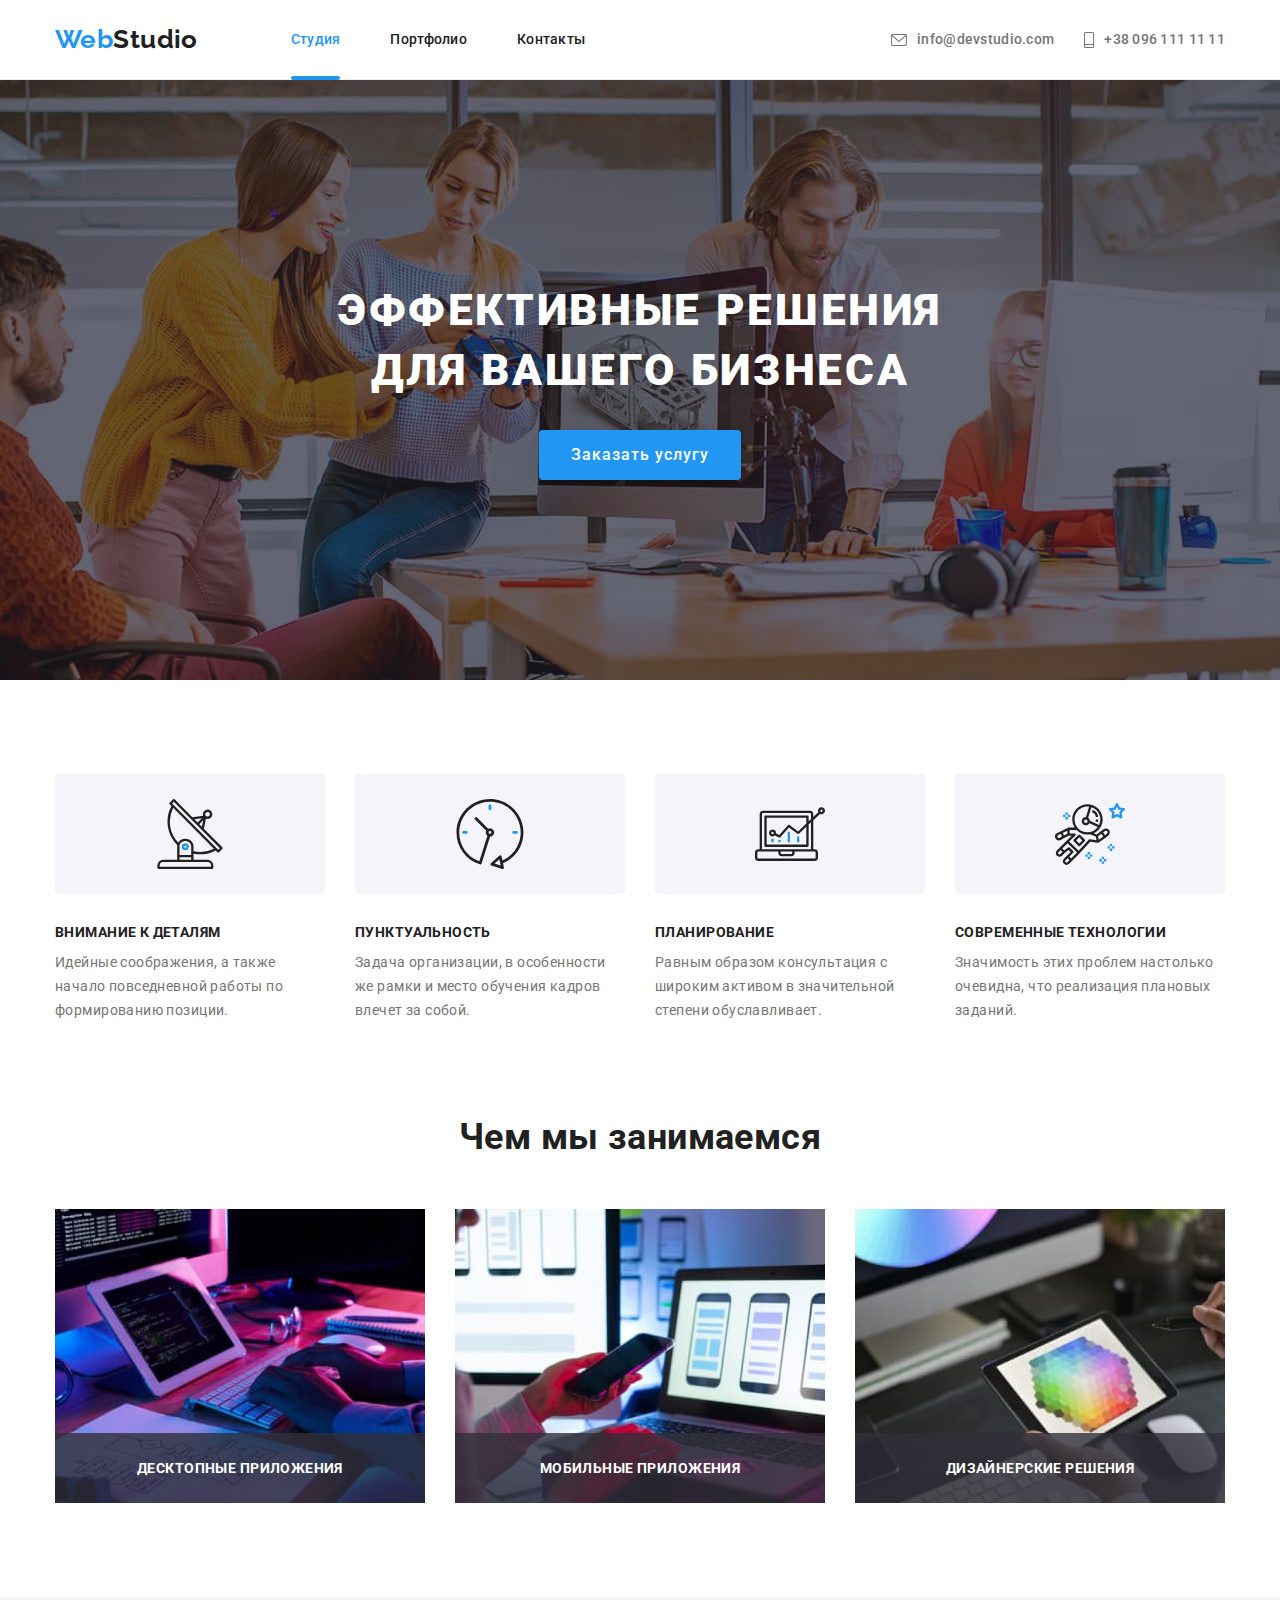
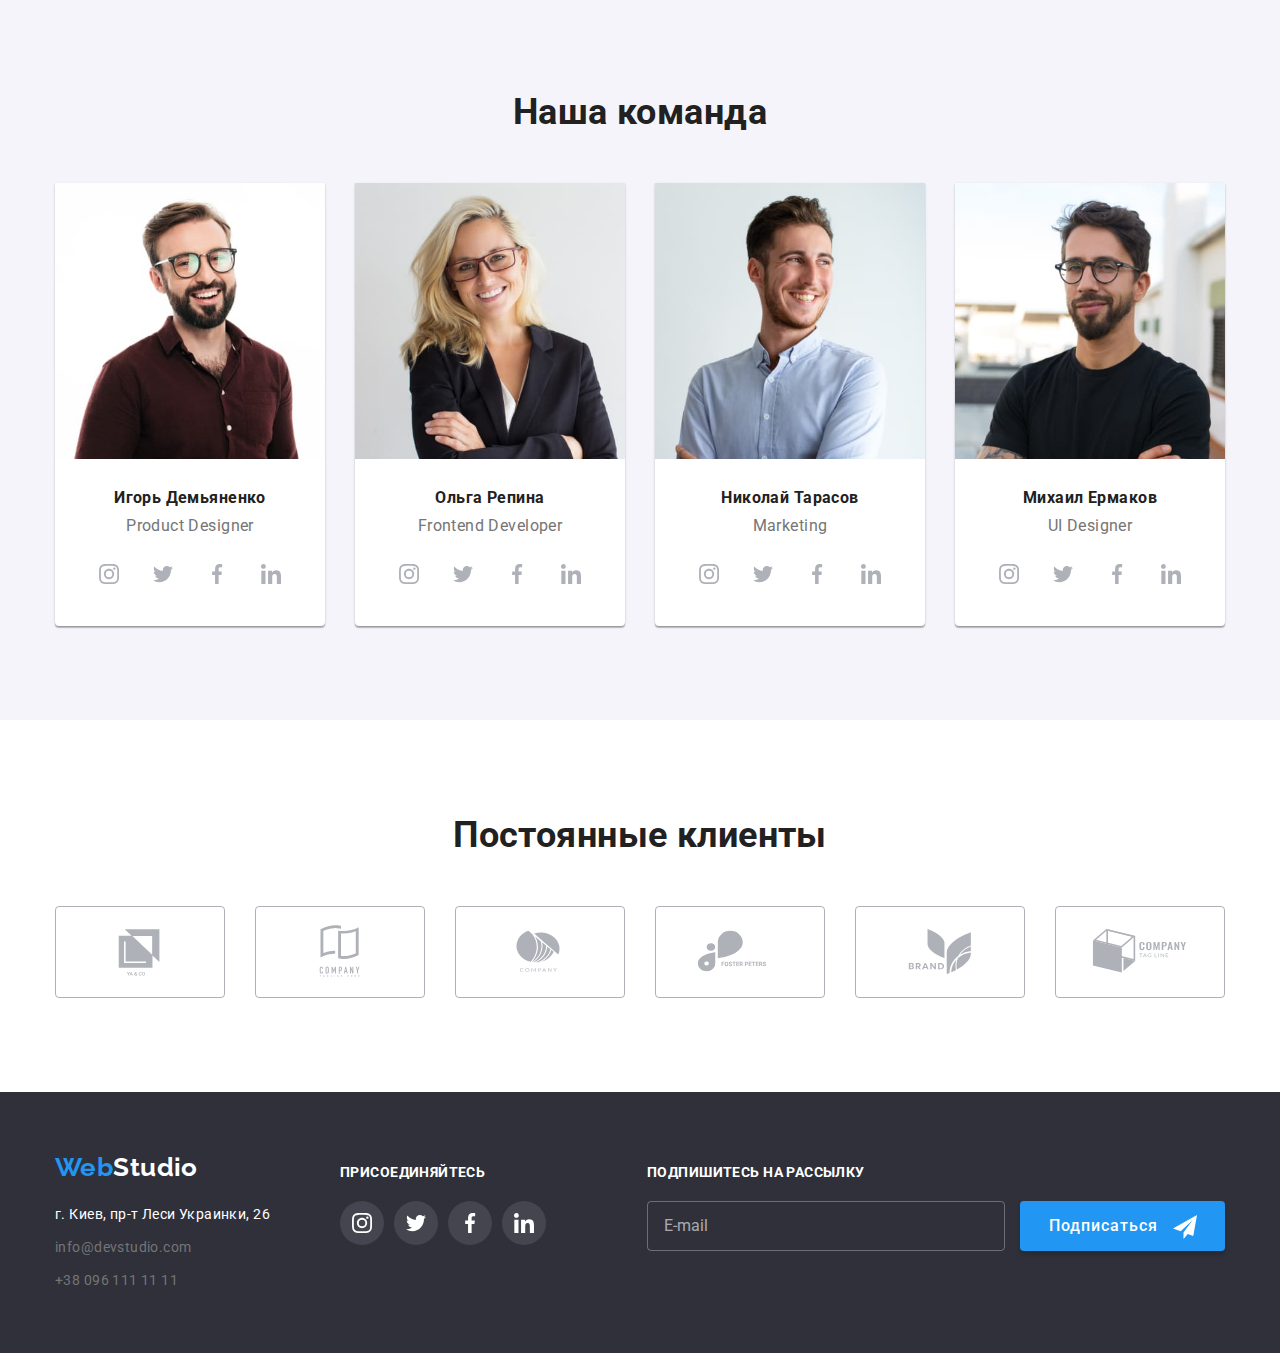
==== commit 5de85c5f: "all but social links in mobile menu" ====
--- a/index.html
+++ b/index.html
@@ -14,8 +14,8 @@
 <body>
     <header class="header">
         <div class="container header__container">
-            <nav class="nav">
-                <a class="logo" href="./index.html"><span class="logo_highlight">Web</span>Studio</a>
+            <a class="logo" href="./index.html"><span class="logo_highlight">Web</span>Studio</a>
+            <nav class="nav" data-menu>
                 <ul class="list nav__list">
                     <li class="nav__item">
                         <a class="highlight-link nav__link nav__link_current" href="./index.html">Студия</a>
@@ -27,19 +27,31 @@
                         <a class="highlight-link nav__link" href="">Контакты</a>
                     </li>
                 </ul>
+                <div class="header-contact">
+                    <a class="highlight-link header-contact__link" href="mailto:info@devstudio.com">
+                        <svg class="header-contact__icon" width="16" height="12">
+                            <use href="./images/icons.svg#icon-envelope"></use>
+                        </svg>
+                        <span>info@devstudio.com</span>
+                    </a>
+                    <a class="highlight-link header-contact__link" href="tel:+380961111111">
+                        <svg class="header-contact__icon" width="10" height="16">
+                            <use href="./images/icons.svg#icon-smartphone"></use>
+                        </svg>
+                        <span>+38 096 111 11 11</span>
+                    </a>
+                </div>
             </nav>
-            <a class="highlight-link header__contact-link" href="mailto:info@devstudio.com">
-                <svg class="header__contact-icon" width="16" height="12">
-                    <use href="./images/icons.svg#icon-envelope"></use>
+            <button type="button"
+                    class="menu-button"
+                    data-menu-button>
+                <svg width="40" height="40">
+                    <use class="menu-button__svg" data-menu
+                         href="./images/icons.svg#icon-close"></use>
+                    <use class="menu-button__svg is-open" data-menu
+                         href="./images/icons.svg#icon-burger"></use>
                 </svg>
-                <span>info@devstudio.com</span>
-            </a>
-            <a class="highlight-link header__contact-link" href="tel:+380961111111">
-                <svg class="header__contact-icon" width="10" height="16">
-                    <use href="./images/icons.svg#icon-smartphone"></use>
-                </svg>
-                <span>+38 096 111 11 11</span>
-            </a>
+            </button>
         </div>
     </header>
     <main>
@@ -95,19 +107,25 @@
                 <h2 class="std-title">Чем мы занимаемся</h2>
                 <ul class="list list_spaced">    <!--what-we-do__list-->
                     <li class="what-we-do">
-                        <img src="./images/what-we-do1.jpg"
+                        <img srcset="./images/what-we-do1.jpg 1x,
+                                     ./images/what-we-do1@2x.jpg 2x"
+                            src="./images/what-we-do1.jpg"
                             alt="Десктопные приложения"
                             width=370>
                         <h3 class="what-we-do__text">Десктопные приложения</h3>
                     </li>
                     <li class="what-we-do">
-                        <img src="./images/what-we-do2.jpg"
+                        <img srcset="./images/what-we-do2.jpg 1x,
+                                     ./images/what-we-do2@2x.jpg 2x"
+                            src="./images/what-we-do1.jpg"
                             alt="Мобильные приложения"
                             width=370>
                         <h3 class="what-we-do__text">Мобильные приложения</h3>
                     </li>
                     <li class="what-we-do">
-                        <img src="./images/what-we-do3.jpg"
+                        <img srcset="./images/what-we-do3.jpg 1x,
+                                     ./images/what-we-do3@2x.jpg 2x"
+                            src="./images/what-we-do1.jpg"
                             alt="Дизайнерские решения"
                             width=370>
                         <h3 class="what-we-do__text">Дизайнерские решения</h3>
@@ -120,7 +138,8 @@
                 <h2 class="std-title">Наша команда</h2>
                 <ul class="list list_spaced">  <!--team__list-->
                     <li class="team-member">
-                        <img src="./images/person1.jpg" alt="Игорь Демьяненко"><!-- width=270 -->
+                        <img srcset="./images/person1.jpg 1x, ./images/person1.jpg 2x"
+                             src="./images/person1.jpg" alt="Игорь Демьяненко">
                         <h3 class="team-member__name">Игорь Демьяненко</h3>
                         <p class="team-member__job">Product Designer</p>
                         <ul class="list social-links">
@@ -155,7 +174,8 @@
                         </ul>
                     </li>
                     <li class="team-member">
-                        <img src="./images/person2.jpg" alt="Ольга Репина"><!-- width=270 -->
+                        <img srcset="./images/person2.jpg 1x, ./images/person2.jpg 2x"
+                             src="./images/person2.jpg" alt="Ольга Репина">
                         <h3 class="team-member__name">Ольга Репина</h3>
                         <p class="team-member__job">Frontend Developer</p>
                         <ul class="list social-links">
@@ -190,7 +210,8 @@
                         </ul>
                     </li>
                     <li class="team-member">
-                        <img src="./images/person3.jpg" alt="Николай Тарасов"><!-- width=270 -->
+                        <img srcset="./images/person3.jpg 1x, ./images/person3.jpg 2x"
+                             src="./images/person3.jpg" alt="Николай Тарасов">
                         <h3 class="team-member__name">Николай Тарасов</h3>
                         <p class="team-member__job">Marketing</p>
                         <ul class="list social-links">
@@ -225,7 +246,8 @@
                         </ul>
                     </li>
                     <li class="team-member">
-                        <img src="./images/person4.jpg" alt="Михаил Ермаков"><!-- width=270 -->
+                        <img srcset="./images/person4.jpg 1x, ./images/person4.jpg 2x"
+                             src="./images/person4.jpg" alt="Михаил Ермаков">
                         <h3 class="team-member__name">Михаил Ермаков</h3>
                         <p class="team-member__job">UI Designer</p>
                         <ul class="list social-links">
@@ -321,11 +343,11 @@
                 <address class="footer__address">
                     <p class="footer__contact">г. Киев, пр-т Леси Украинки, 26</p>
                     <p class="footer__contact">
-                        <a class="highlight-link footer__contact-link"
+                        <a class="highlight-link footer-contact__link"
                             href="mailto:info@devstudio.com">info@devstudio.com</a>
                     </p>
                     <p class="footer__contact">
-                        <a class="highlight-link footer__contact-link"
+                        <a class="highlight-link footer-contact__link"
                             href="tel:+380961111111">+38 096 111 11 11</a>
                     </p>
                 </address>
@@ -432,5 +454,6 @@
         </div>
     </div>
     <script src="./js/modal.js"></script>
+    <script src="./js/mobile-menu.js"></script>
 </body>
 </html>--- a/css/main.min.css
+++ b/css/main.min.css
@@ -1,2 +1,2 @@
-h1,h2,h3,h4,h5,h6,p{margin-top:0;margin-bottom:0}.visually-hidden{position:absolute !important;clip:rect(1px 1px 1px 1px);clip:rect(1px, 1px, 1px, 1px);padding:0 !important;border:0 !important;height:1px !important;width:1px !important;overflow:hidden}body{font-family:"Roboto", sans-serif;font-size:14px;line-height:1.172;letter-spacing:0.03em;color:#212121;background:#e5e5e5}img{display:block;width:100%;height:auto}.container,.section,.hero{min-width:320px;width:100%}.container{margin-left:auto;margin-right:auto;padding-left:15px;padding-right:15px}@media (min-width: 480px){.container{width:480px}}@media (min-width: 768px){.container{width:768px}}@media (min-width: 1200px){.container{width:1200px}}@media (max-width: 1199px){.hide-on-mob{display:none}}.footer__container,.header__container,.nav,.header__contact-link,.agreement,.agreement__label,.list{display:flex}@media (max-width: 767px){.footer__container{flex-direction:column;align-items:center}}.header__container,.nav,.header__contact-link,.agreement,.agreement__label{align-items:center}.list{list-style:none;padding-left:0;margin-top:0;margin-bottom:0}.list_spaced{justify-content:space-between;flex-wrap:wrap}.section{background-color:#fff;padding-top:60px;padding-bottom:30px}@media (max-width: 1199px){.section_full-bottom{padding-bottom:60px}}@media (min-width: 1200px){.section{padding-top:94px;padding-bottom:94px}.section_no-bottom{padding-bottom:0}}.section_gray{background-color:#f5f4fa}.std-title{font-size:36px;line-height:1.167;text-align:center;margin:0 0 50px 0}.highlight-link{text-decoration:none;transition:color 250ms cubic-bezier(0.4, 0, 0.2, 1)}.highlight-link:hover,.highlight-link:focus{color:#2196f3}.button,.secondary-button{font-family:"Roboto", sans-serif;font-weight:500;font-size:16px;border:none;border-radius:4px}.button{display:block;margin-left:auto;margin-right:auto;line-height:1.875em;padding:10px 32px;box-shadow:0px 4px 4px rgba(0,0,0,0.15);letter-spacing:0.06em;transition-property:color,background-color;transition-duration:250ms;transition-timing-function:cubic-bezier(0.4, 0, 0.2, 1)}.secondary-button{line-height:1.625em;padding:6px 22px;transition-property:color,background-color,box-shadow;transition-duration:250ms;transition-timing-function:cubic-bezier(0.4, 0, 0.2, 1)}.button,.secondary-button:hover,.secondary-button:focus{color:#fff;background-color:#2196f3}.button:hover,.button:focus,.secondary-button{color:#212121;background-color:#f5f4fa}.secondary-button:hover,.secondary-button:focus{box-shadow:0px 3px 1px rgba(0,0,0,0.1),0px 1px 2px rgba(0,0,0,0.08),0px 2px 2px rgba(0,0,0,0.12)}.logo{display:block;font-family:"Raleway", sans-serif;font-weight:700;font-size:26px;text-decoration:none;color:#212121}.logo_highlight{color:#2196f3}.header{background-color:#fff;height:80px;border:1px #ececec;border-style:none none solid none}.header__container{height:100%}.nav__list{margin-left:93px}.nav__item:not(:first-child){margin-left:50px}.nav__link{font-weight:500;letter-spacing:0.02em;color:#212121}.nav__link_current{position:relative;color:#2196f3;display:block}.nav__link_current::after{position:absolute;bottom:-32px;display:block;content:"";background-color:#2196f3;width:100%;height:4px;border-radius:2px}.header__contact-icon{display:block;margin-right:10px;fill:currentColor}.header__contact-link{font-weight:500;letter-spacing:0.02em;color:#757575;margin-left:auto}@media (min-width: 1200px){.header__contact-link+.header__contact-link{margin-left:30px}}.social-links{justify-content:center}.social-links__item:not(:first-child){margin-left:10px}.social-links__link{display:block;padding:12px;border-radius:50%;fill:#afb1b8;transition-property:background-color,fill;transition-duration:250ms;transition-timing-function:cubic-bezier(0.4, 0, 0.2, 1)}.social-links__link:hover,.social-links__link:focus{background-color:#2196f3;fill:#fff}.social-links__icon{display:block;width:20px;height:20px}.social-links__link_dark{background:rgba(255,255,255,0.1);fill:#fff}.hero{background-image:linear-gradient(rgba(47,48,58,0.4), rgba(47,48,58,0.4)),url("../images/background.jpg");background-position-x:center;background-repeat:no-repeat;background-size:cover;background-color:#c4c4c4;text-align:center;padding-top:200px;padding-bottom:200px;max-width:1600px;margin-left:auto;margin-right:auto}.hero__motto{font-size:44px;font-weight:900;color:#fff;line-height:1.36em;letter-spacing:0.06em;text-transform:uppercase;margin-left:auto;margin-right:auto;margin-bottom:30px;max-width:696px}.quality{width:calc((100% - 0px) / 1)}@media (max-width: 1199px){.quality{margin-bottom:30px}}@media (min-width: 768px){.quality{width:calc((100% - 30px) / 2)}}@media (min-width: 1200px){.quality{width:calc((100% - 90px) / 4)}}.quality__icon{display:flex;align-items:center;justify-content:center;height:120px;margin-bottom:30px;background-color:#f5f4fa;border-radius:4px;text-align:center}.quality__name{font-size:14px;font-weight:700;line-height:1.167;text-transform:uppercase;margin-bottom:10px}@media (max-width: 767px){.quality__name{text-align:center}}.quality__explanation{color:#757575;line-height:1.714em}.what-we-do{position:relative}.what-we-do__text{position:absolute;bottom:0;left:0;right:0;height:70px;display:flex;justify-content:center;align-items:center;font-size:14px;line-height:1.143;text-align:center;letter-spacing:0.03em;color:#fff;background-color:rgba(47,48,58,0.8);text-transform:uppercase}.team-member{width:calc((100% - 0px) / 1);background-color:#fff;padding-bottom:30px;box-shadow:0px 1px 3px rgba(0,0,0,0.12),0px 1px 1px rgba(0,0,0,0.14),0px 2px 1px rgba(0,0,0,0.2);border-radius:0px 0px 4px 4px;text-align:center}@media (max-width: 1199px){.team-member{margin-bottom:30px}}@media (min-width: 768px){.team-member{width:calc((100% - 30px) / 2)}}@media (min-width: 1200px){.team-member{width:calc((100% - 90px) / 4)}}.team-member__name{font-size:16px;margin-top:30px}.team-member__job{font-size:16px;color:#757575;margin-top:10px;margin-bottom:16px}.client{width:calc((100% - 30px) / 2)}@media (max-width: 1199px){.client{margin-bottom:30px}}@media (min-width: 768px){.client{width:calc((100% - 60px) / 3)}}@media (min-width: 1200px){.client{width:calc((100% - 150px) / 6)}}.client__link{display:flex;align-items:center;justify-content:center;width:100%;height:92px;border:1px solid #afb1b8;border-radius:4px;fill:#afb1b8;transition-property:border-color,fill;transition-duration:250ms;transition-timing-function:cubic-bezier(0.4, 0, 0.2, 1)}.client__link:hover,.client__link:focus{border-color:#2196f3;fill:#2196f3}.client__icon{width:106px;height:60px}.filters{flex-wrap:wrap}@media (min-width: 768px){.filters{justify-content:center}}@media (max-width: 767px){.filters{margin-bottom:-5px}}@media (min-width: 1200px){.filters{margin-bottom:20px}}.filters__elem{display:block;margin:0}.filters__elem:not(:last-child){margin-right:8px}@media (max-width: 767px){.filters__elem{margin-bottom:15px}}.gallery__elem{margin-top:30px;width:calc((100% - 0px) / 1)}@media (min-width: 768px){.gallery__elem{width:calc((100% - 30px) / 2)}}@media (min-width: 1200px){.gallery__elem{width:calc((100% - 60px) / 3)}}.card{display:flex;flex-direction:column;height:100%;color:unset;text-decoration:none;transition:box-shadow 250ms cubic-bezier(0.4, 0, 0.2, 1)}.card:hover,.card:focus{box-shadow:0px 1px 1px rgba(0,0,0,0.12),0px 4px 4px rgba(0,0,0,0.06),1px 4px 6px rgba(0,0,0,0.16)}.card__screen{position:relative;overflow:hidden}.card__overlay{position:absolute;top:0;left:0;right:0;height:100%;display:flex;align-items:center;padding-left:24px;padding-right:24px;font-size:18px;line-height:1.556;letter-spacing:0.03em;color:#fff;background-color:rgba(33,150,243,0.9);transform:translateY(100%);transition:transform 250ms cubic-bezier(0.4, 0, 0.2, 1)}.card:hover .card__overlay,.card:focus .card__overlay{transform:translateY(0)}.card__text{flex-grow:1;padding:20px 24px;border:1px solid #eeeeee;border-top:none}.card__title{font-size:18px;line-height:2em;letter-spacing:0.06em;margin-bottom:4px}.card__description{font-size:16px;line-height:1.875em;color:#757575}.footer{background-color:#2f303a;padding-top:60px;padding-bottom:60px}.footer__container{justify-content:center;flex-wrap:wrap}@media (max-width: 1199px){.footer__container{text-align:center}}.footer__logo{color:#fff;margin-bottom:20px}.footer__address{font-style:normal}.footer__contact{color:#fff;margin-top:9px;line-height:1.714}.footer__contact-link{color:#757575}.footer__title{color:#fff;font-size:14px;font-weight:700;line-height:1.17;text-transform:uppercase;margin-top:12px;margin-bottom:20px}@media (max-width: 767px){.footer__social{margin-top:60px}}@media (min-width: 768px){.footer__social{margin-left:auto}}@media (min-width: 1200px){.footer__social{margin-left:70px}}@media (max-width: 1199px){.footer__subscription{margin-top:60px;width:100%}}@media (min-width: 1200px){.footer__subscription{margin-left:auto}}.subscribe__input{width:100%;height:50px;padding-left:16px;background:none;font-size:16px;line-height:1.25;color:#fff;border:1px solid rgba(255,255,255,0.3);border-radius:4px}@media (min-width: 768px){.subscribe__input{width:450px}}@media (min-width: 1200px){.subscribe__input{width:358px;margin-right:12px}}.subscribe__input::placeholder{color:rgba(255,255,255,0.6)}.subscribe__icon{width:24px;height:24px;display:inline-block;vertical-align:middle;margin-left:10px;fill:#fff;transition:fill 250ms cubic-bezier(0.4, 0, 0.2, 1)}.subscribe__button:hover .subscribe__icon,.subscribe__button:focus .subscribe__icon{fill:#212121}.subscribe__button{padding-left:29px;padding-right:28px}@media (max-width: 1199px){.subscribe__button{margin-top:20px}}@media (min-width: 1200px){.subscribe__button{display:inline-block}}.modal-overlay{position:fixed;top:0;bottom:0;left:0;right:0;background-color:rgba(0,0,0,0.2);opacity:1;transition:opacity 250ms cubic-bezier(0.4, 0, 0.2, 1)}.is-hidden{visibility:hidden;opacity:0;pointer-events:none}.modal-window{position:absolute;width:528px;height:581px;left:50%;top:50%;transform:translate(-50%, -50%);padding:40px 39px 40px 41px;background-color:#fff;box-shadow:0px 1px 3px rgba(0,0,0,0.12),0px 1px 1px rgba(0,0,0,0.14),0px 2px 1px rgba(0,0,0,0.2);border-radius:4px;transition:transform 250ms cubic-bezier(0.4, 0, 0.2, 1)}.is-hidden .modal-window{transform:translate(-50%, -50%) scale(0.5)}.close-button{position:absolute;right:8px;top:8px;width:30px;height:30px;padding:0;display:flex;align-items:center;justify-content:center;background:none;border:1px solid rgba(0,0,0,0.1);border-radius:50%;box-shadow:none;transition:fill 250ms cubic-bezier(0.4, 0, 0.2, 1)}.close-button:hover,.close-button:focus{fill:#2196f3}.modal-title{font-size:20px;line-height:1.15;text-align:center;letter-spacing:0.03em;color:#212121;margin-bottom:12px}.form-label{display:block;margin-bottom:10px;font-size:12px;line-height:1.167;letter-spacing:0.01em;color:#757575}.modal-text-box{position:relative;display:block;margin-top:4px}.modal-text-box__field{width:100%;height:40px;padding-left:42px;border:1px solid rgba(33,33,33,0.2);border-radius:4px;transition:border-color 250ms cubic-bezier(0.4, 0, 0.2, 1)}.modal-text-box__field:focus{outline:none;border-color:#2196f3}.modal-text-box__icon{position:absolute;top:50%;transform:translateY(-50%);left:12px;width:18px;height:18px;fill:#212121;transition:fill 250ms cubic-bezier(0.4, 0, 0.2, 1)}.modal-text-box:focus+.modal-text-box__icon{fill:#2196f3}.textarea-comment{width:100%;height:120px;margin-top:4px;padding:12px 16px;resize:none;border:1px solid rgba(33,33,33,0.2);border-radius:4px;transition:border-color 250ms cubic-bezier(0.4, 0, 0.2, 1)}.textarea-comment::placeholder{color:rgba(117,117,117,0.5)}.textarea-comment:focus{outline:none;border-color:#2196f3}.agreement{margin-top:20px;margin-bottom:30px;line-height:1.714;color:#757575;margin-left:13px}.agreement__link{color:#2196f3;text-decoration:underline;text-decoration-skip-ink:none}.custom-checkbox{display:inline-block;width:16px;height:15px;padding:2px 0.5px;margin-right:7px;fill:#fff;border:2px solid #212121;border-radius:2px}.checkbox:focus+.custom-checkbox,.checkbox:checked+.custom-checkbox{border-color:#2196f3}.checkbox:checked+.custom-checkbox{background-color:#2196f3}.modal-form__button{padding-left:56px;padding-right:56px}
+h1,h2,h3,h4,h5,h6,p{margin-top:0;margin-bottom:0}.visually-hidden{position:absolute !important;clip:rect(1px 1px 1px 1px);clip:rect(1px, 1px, 1px, 1px);padding:0 !important;border:0 !important;height:1px !important;width:1px !important;overflow:hidden}body{font-family:"Roboto", sans-serif;font-size:14px;line-height:1.172;letter-spacing:0.03em;color:#212121;background:#e5e5e5}img{display:block;width:100%;height:auto}.container,.section,.hero{min-width:320px;width:100%}.container{margin-left:auto;margin-right:auto;padding-left:15px;padding-right:15px}@media (min-width: 480px){.container{width:480px}}@media (min-width: 768px){.container{width:768px}}@media (min-width: 1200px){.container{width:1200px}}@media (max-width: 1199px){.hide-on-mob{display:none}}.footer__container,.header__container,.header-contact__link,.modal-overlay,.agreement,.agreement__label,.list,.nav{display:flex}@media (max-width: 767px){.footer__container{flex-direction:column;align-items:center}}.header__container,.header-contact__link,.modal-overlay,.agreement,.agreement__label{align-items:center}.list{list-style:none;padding-left:0;margin-top:0;margin-bottom:0}.list_spaced{justify-content:space-between;flex-wrap:wrap}.section{background-color:#fff;padding-top:60px;padding-bottom:30px}@media (max-width: 1199px){.section_full-bottom{padding-bottom:60px}}@media (min-width: 1200px){.section{padding-top:94px;padding-bottom:94px}.section_no-bottom{padding-bottom:0}}.section_gray{background-color:#f5f4fa}.std-title{font-size:28px;margin-bottom:30px;line-height:1.172;text-align:center}@media (min-width: 1200px){.std-title{font-size:36px;margin-bottom:50px}}.highlight-link{text-decoration:none;transition:color 250ms cubic-bezier(0.4, 0, 0.2, 1)}.highlight-link:hover,.highlight-link:focus{color:#2196f3}.button,.secondary-button{font-family:"Roboto", sans-serif;font-weight:500;font-size:16px;border:none;border-radius:4px}.button{display:block;margin-left:auto;margin-right:auto;line-height:1.875em;padding:10px 32px;box-shadow:0px 4px 4px rgba(0,0,0,0.15);letter-spacing:0.06em;transition-property:color,background-color;transition-duration:250ms;transition-timing-function:cubic-bezier(0.4, 0, 0.2, 1)}.secondary-button{line-height:1.625em;padding:6px 22px;transition-property:color,background-color,box-shadow;transition-duration:250ms;transition-timing-function:cubic-bezier(0.4, 0, 0.2, 1)}.button,.secondary-button:hover,.secondary-button:focus{color:#fff;background-color:#2196f3}.button:hover,.button:focus,.secondary-button{color:#212121;background-color:#f5f4fa}.secondary-button:hover,.secondary-button:focus{box-shadow:0px 3px 1px rgba(0,0,0,0.1),0px 1px 2px rgba(0,0,0,0.08),0px 2px 2px rgba(0,0,0,0.12)}.logo{display:block;font-family:"Raleway", sans-serif;font-weight:700;font-size:26px;text-decoration:none;color:#212121}.logo_highlight{color:#2196f3}.header{background-color:#fff;height:60px;border:1px #ececec;border-style:none none solid none}@media (min-width: 768px){.header{height:80px}}.header__container{position:relative;height:100%}.nav{flex-grow:1}@media (max-width: 767px){.nav{display:none;position:absolute;z-index:100;top:0;left:0;right:0;height:796px;padding:48px 40px;flex-direction:column;justify-content:space-between;background-color:#fff}}.nav.is-open{display:flex}@media (max-width: 767px){.nav__list{flex-direction:column}}@media (min-width: 768px){.nav__list{align-items:center;margin-left:88px}}@media (min-width: 1200px){.nav__list{margin-left:93px}}@media (max-width: 767px){.nav__item:not(:first-child){margin-top:32px}}@media (min-width: 768px){.nav__item:not(:first-child){margin-left:50px}}.nav__link{font-weight:500;letter-spacing:0.02em;color:#212121}@media (max-width: 768px){.nav__link{font-size:40px}}.nav__link_current{position:relative;color:#2196f3;display:block}@media (min-width: 768px){.nav__link_current::after{position:absolute;bottom:-32px;display:block;content:"";background-color:#2196f3;width:100%;height:4px;border-radius:2px}}.header-contact{display:flex;flex-direction:column-reverse}@media (min-width: 768px){.header-contact{flex-direction:column;margin-left:auto}}@media (min-width: 1200px){.header-contact{flex-direction:row}}.header-contact__icon{display:none;margin-right:10px;fill:currentColor}@media (min-width: 768px){.header-contact__icon{display:block}}.header-contact__link{font-weight:500;letter-spacing:0.02em;color:#757575}@media (min-width: 768px) and (max-width: 1199px){.header-contact__link{font-size:12px}}@media (max-width: 767px){.header-contact__link:first-child{font-size:24px}}@media (min-width: 768px) and (max-width: 1199px){.header-contact__link:first-child{margin-bottom:10px}}@media (min-width: 1200px){.header-contact__link:first-child{margin-right:30px}}@media (max-width: 767px){.header-contact__link:last-child{font-size:34px;color:#2196f3;margin-bottom:32px}}.menu-button{position:absolute;z-index:101;right:15px;top:10px;width:40px;height:40px;padding:0;display:flex;align-items:center;justify-content:center;background:none;border:none;box-shadow:none;transition:fill 250ms cubic-bezier(0.4, 0, 0.2, 1)}.menu-button:hover,.menu-button:focus{fill:#2196f3}@media (min-width: 768px){.menu-button{display:none}}.menu-button__svg{display:none}.menu-button__svg.is-open{display:block}.social-links{justify-content:center}.social-links__item:not(:first-child){margin-left:10px}.social-links__link{display:block;padding:12px;border-radius:50%;fill:#afb1b8;transition-property:background-color,fill;transition-duration:250ms;transition-timing-function:cubic-bezier(0.4, 0, 0.2, 1)}.social-links__link:hover,.social-links__link:focus{background-color:#2196f3;fill:#fff}.social-links__icon{display:block;width:20px;height:20px}.social-links__link_dark{background:rgba(255,255,255,0.1);fill:#fff}.hero{background-image:linear-gradient(rgba(47,48,58,0.4), rgba(47,48,58,0.4)),url("../images/background-mobile.jpg");background-position-x:center;background-repeat:no-repeat;background-size:cover;background-color:#c4c4c4;text-align:center;padding-top:200px;padding-bottom:200px;max-width:1600px;margin-left:auto;margin-right:auto}@media (min-width: 768px){.hero{background-image:linear-gradient(rgba(47,48,58,0.4), rgba(47,48,58,0.4)),url("../images/background-tablet.jpg")}}@media (min-width: 1200px){.hero{background-image:linear-gradient(rgba(47,48,58,0.4), rgba(47,48,58,0.4)),url("../images/background-pc.jpg")}}@media (min-device-pixel-ratio: 2), (-webkit-min-device-pixel-ratio: 2), (-moz-min-device-pixel-ratio: 2){.hero{background-image:linear-gradient(rgba(47,48,58,0.4), rgba(47,48,58,0.4)),url("../images/background-mobile@2x.jpg")}}@media (min-device-pixel-ratio: 2) and (min-width: 768px), (-webkit-min-device-pixel-ratio: 2) and (min-width: 768px), (-moz-min-device-pixel-ratio: 2) and (min-width: 768px){.hero{background-image:linear-gradient(rgba(47,48,58,0.4), rgba(47,48,58,0.4)),url("../images/background-tablet@2x.jpg")}}@media (min-device-pixel-ratio: 2) and (min-width: 1200px), (-webkit-min-device-pixel-ratio: 2) and (min-width: 1200px), (-moz-min-device-pixel-ratio: 2) and (min-width: 1200px){.hero{background-image:linear-gradient(rgba(47,48,58,0.4), rgba(47,48,58,0.4)),url("../images/background-pc@2x.jpg")}}.hero__motto{color:#fff;font-weight:900;letter-spacing:0.06em;text-transform:uppercase;margin-left:auto;margin-right:auto;margin-bottom:30px;font-size:26px;line-height:1.615em;max-width:360px}@media (min-width: 1200px){.hero__motto{font-size:44px;line-height:1.364em;max-width:696px}}.quality{width:calc((100% - 0px) / 1)}@media (max-width: 1199px){.quality{margin-bottom:30px}}@media (min-width: 768px){.quality{width:calc((100% - 30px) / 2)}}@media (min-width: 1200px){.quality{width:calc((100% - 90px) / 4)}}.quality__icon{display:flex;align-items:center;justify-content:center;height:120px;margin-bottom:30px;background-color:#f5f4fa;border-radius:4px;text-align:center}.quality__name{font-size:14px;font-weight:700;line-height:1.167;text-transform:uppercase;margin-bottom:10px}@media (max-width: 767px){.quality__name{text-align:center}}.quality__explanation{color:#757575;line-height:1.714em}.what-we-do{position:relative}.what-we-do__text{position:absolute;bottom:0;left:0;right:0;height:70px;display:flex;justify-content:center;align-items:center;font-size:14px;line-height:1.143;text-align:center;letter-spacing:0.03em;color:#fff;background-color:rgba(47,48,58,0.8);text-transform:uppercase}.team-member{width:calc((100% - 0px) / 1);background-color:#fff;padding-bottom:30px;box-shadow:0px 1px 3px rgba(0,0,0,0.12),0px 1px 1px rgba(0,0,0,0.14),0px 2px 1px rgba(0,0,0,0.2);border-radius:0px 0px 4px 4px;text-align:center}@media (max-width: 1199px){.team-member{margin-bottom:30px}}@media (min-width: 768px){.team-member{width:calc((100% - 30px) / 2)}}@media (min-width: 1200px){.team-member{width:calc((100% - 90px) / 4)}}.team-member__name{font-size:16px;margin-top:30px}.team-member__job{font-size:16px;color:#757575;margin-top:10px;margin-bottom:16px}.client{width:calc((100% - 30px) / 2)}@media (max-width: 1199px){.client{margin-bottom:30px}}@media (min-width: 768px){.client{width:calc((100% - 60px) / 3)}}@media (min-width: 1200px){.client{width:calc((100% - 150px) / 6)}}.client__link{display:flex;align-items:center;justify-content:center;width:100%;height:92px;border:1px solid #afb1b8;border-radius:4px;fill:#afb1b8;transition-property:border-color,fill;transition-duration:250ms;transition-timing-function:cubic-bezier(0.4, 0, 0.2, 1)}.client__link:hover,.client__link:focus{border-color:#2196f3;fill:#2196f3}.client__icon{width:106px;height:60px}.filters{flex-wrap:wrap}@media (min-width: 768px){.filters{justify-content:center}}@media (max-width: 767px){.filters{margin-bottom:-5px}}@media (min-width: 1200px){.filters{margin-bottom:20px}}.filters__elem{display:block;margin:0}.filters__elem:not(:last-child){margin-right:8px}@media (max-width: 767px){.filters__elem{margin-bottom:15px}}.gallery__elem{margin-top:30px;width:calc((100% - 0px) / 1)}@media (min-width: 768px){.gallery__elem{width:calc((100% - 30px) / 2)}}@media (min-width: 1200px){.gallery__elem{width:calc((100% - 60px) / 3)}}.card{display:flex;flex-direction:column;height:100%;color:unset;text-decoration:none;transition:box-shadow 250ms cubic-bezier(0.4, 0, 0.2, 1)}.card:hover,.card:focus{box-shadow:0px 1px 1px rgba(0,0,0,0.12),0px 4px 4px rgba(0,0,0,0.06),1px 4px 6px rgba(0,0,0,0.16)}.card__screen{position:relative;overflow:hidden}.card__overlay{position:absolute;top:0;left:0;right:0;height:100%;display:flex;align-items:center;padding-left:24px;padding-right:24px;font-size:18px;line-height:1.556;letter-spacing:0.03em;color:#fff;background-color:rgba(33,150,243,0.9);transform:translateY(100%);transition:transform 250ms cubic-bezier(0.4, 0, 0.2, 1)}.card:hover .card__overlay,.card:focus .card__overlay{transform:translateY(0)}.card__text{flex-grow:1;padding:20px 24px;border:1px solid #eeeeee;border-top:none}.card__title{font-size:18px;line-height:2em;letter-spacing:0.06em;margin-bottom:4px}.card__description{font-size:16px;line-height:1.875em;color:#757575}.footer{background-color:#2f303a;padding-top:60px;padding-bottom:60px}.footer__container{justify-content:center;flex-wrap:wrap}@media (min-width: 76px) and (max-width: 1199px){.footer__container{justify-content:space-around}}@media (max-width: 1199px){.footer__container{text-align:center}}.footer__logo{color:#fff;margin-bottom:20px}.footer__address{font-style:normal}.footer__contact{color:#fff;margin-top:9px;line-height:1.714}.footer-contact__link{color:#757575}.footer__title{color:#fff;font-size:14px;font-weight:700;line-height:1.17;text-transform:uppercase;margin-top:12px;margin-bottom:20px}@media (max-width: 767px){.footer__social{margin-top:60px}}@media (min-width: 1200px){.footer__social{margin-left:70px}}@media (max-width: 1199px){.footer__subscription{margin-top:60px;width:100%}}@media (min-width: 1200px){.footer__subscription{margin-left:auto}}.subscribe__input{width:100%;height:50px;padding-left:16px;background:none;font-size:16px;line-height:1.25;color:#fff;border:1px solid rgba(255,255,255,0.3);border-radius:4px}@media (min-width: 768px){.subscribe__input{width:450px}}@media (min-width: 1200px){.subscribe__input{width:358px;margin-right:12px}}.subscribe__input::placeholder{color:rgba(255,255,255,0.6)}.subscribe__icon{width:24px;height:24px;display:inline-block;vertical-align:middle;margin-left:10px;fill:#fff;transition:fill 250ms cubic-bezier(0.4, 0, 0.2, 1)}.subscribe__button:hover .subscribe__icon,.subscribe__button:focus .subscribe__icon{fill:#212121}.subscribe__button{padding-left:29px;padding-right:28px}@media (max-width: 1199px){.subscribe__button{margin-top:20px}}@media (min-width: 1200px){.subscribe__button{display:inline-block}}.modal-overlay{position:fixed;top:0;bottom:0;left:0;right:0;background-color:rgba(0,0,0,0.2);overflow:auto;opacity:1;transition:opacity 250ms cubic-bezier(0.4, 0, 0.2, 1)}.is-hidden{visibility:hidden;opacity:0;pointer-events:none}.modal-window{position:relative;min-width:450px;width:450px;margin:auto;padding:40px 39px 40px 41px;background-color:#fff;box-shadow:0px 1px 3px rgba(0,0,0,0.12),0px 1px 1px rgba(0,0,0,0.14),0px 2px 1px rgba(0,0,0,0.2);border-radius:4px;transition:transform 250ms cubic-bezier(0.4, 0, 0.2, 1)}@media (min-width: 1200px){.modal-window{width:528px}}.is-hidden .modal-window{transform:scale(0.5)}.close-button{position:absolute;right:8px;top:8px;width:30px;height:30px;padding:0;display:flex;align-items:center;justify-content:center;background:none;border:1px solid rgba(0,0,0,0.1);border-radius:50%;box-shadow:none;transition:fill 250ms cubic-bezier(0.4, 0, 0.2, 1)}.close-button:hover,.close-button:focus{fill:#2196f3}.modal-title{font-size:20px;line-height:1.5;text-align:center;letter-spacing:0.03em;color:#212121;margin-bottom:12px}@media (min-width: 1200px){.modal-title{line-height:1.15}}.form-label{display:block;margin-bottom:10px;font-size:12px;line-height:1.167;letter-spacing:0.01em;color:#757575}.modal-text-box{position:relative;display:block;margin-top:4px}.modal-text-box__field{width:100%;height:40px;padding-left:42px;border:1px solid rgba(33,33,33,0.2);border-radius:4px;transition:border-color 250ms cubic-bezier(0.4, 0, 0.2, 1)}.modal-text-box__field:focus{outline:none;border-color:#2196f3}.modal-text-box__icon{position:absolute;top:50%;transform:translateY(-50%);left:12px;width:18px;height:18px;fill:#212121;transition:fill 250ms cubic-bezier(0.4, 0, 0.2, 1)}.modal-text-box:focus+.modal-text-box__icon{fill:#2196f3}.textarea-comment{width:100%;height:120px;margin-top:4px;padding:12px 16px;resize:none;border:1px solid rgba(33,33,33,0.2);border-radius:4px;transition:border-color 250ms cubic-bezier(0.4, 0, 0.2, 1)}.textarea-comment::placeholder{color:rgba(117,117,117,0.5)}.textarea-comment:focus{outline:none;border-color:#2196f3}.agreement{margin-top:20px;margin-bottom:30px;line-height:1.714;color:#757575}@media (max-width: 1199px){.agreement{font-size:12px}}@media (min-width: 1200px){.agreement{margin-left:13px}}.agreement__link{color:#2196f3;text-decoration:underline;text-decoration-skip-ink:none}.custom-checkbox{display:inline-block;width:16px;height:15px;padding:2px 0.5px;margin-right:7px;fill:#fff;border:2px solid #212121;border-radius:2px}.checkbox:focus+.custom-checkbox,.checkbox:checked+.custom-checkbox{border-color:#2196f3}.checkbox:checked+.custom-checkbox{background-color:#2196f3}.modal-form__button{padding-left:56px;padding-right:56px}
 /*# sourceMappingURL=main.min.css.map */